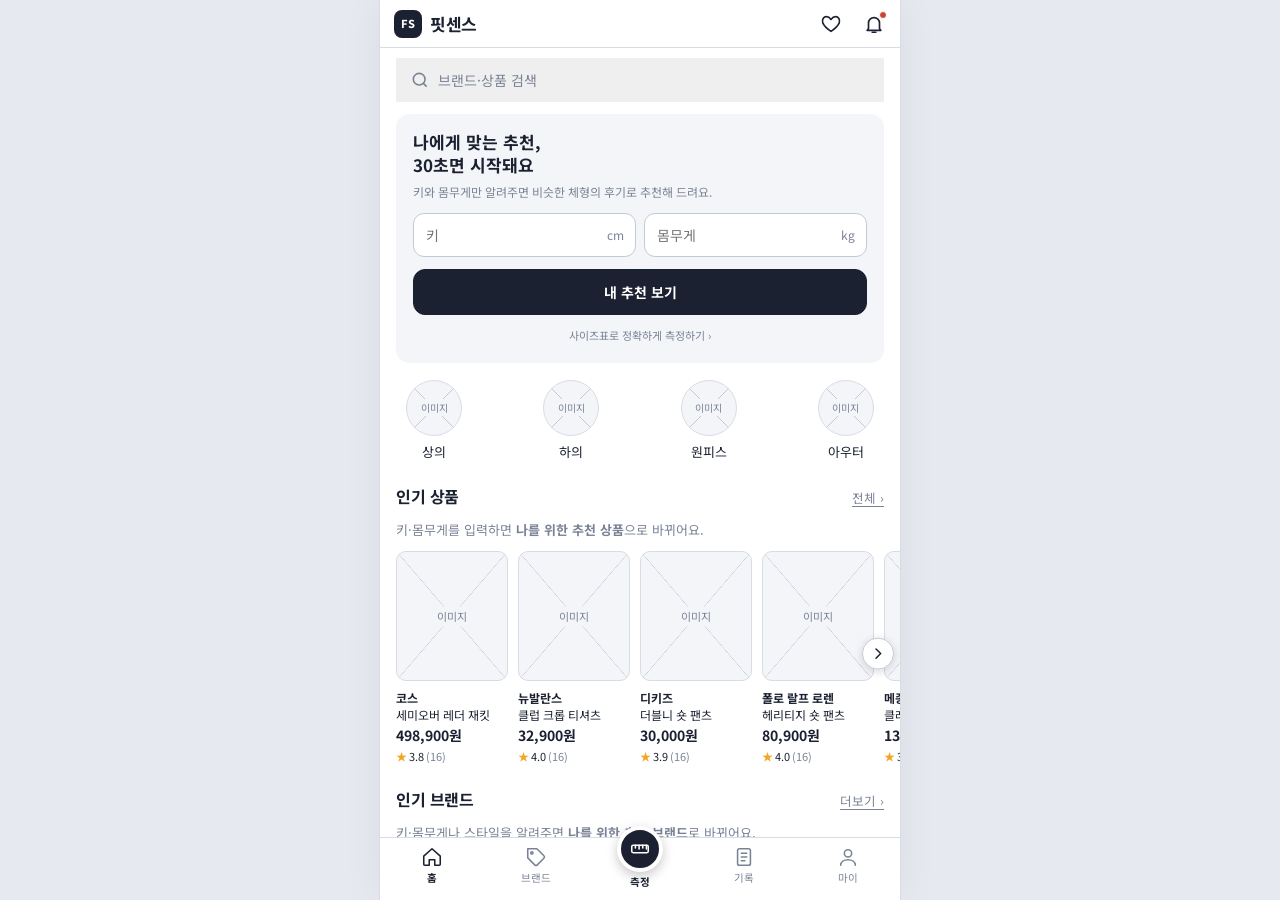
==== index.html @ 1a88dbdb "Add files via upload" ====
<!DOCTYPE html>
<html lang="ko">
<head>
<meta charset="utf-8"><meta name="viewport" content="width=device-width,initial-scale=1,viewport-fit=cover"><title>핏센스</title>
<link rel="preconnect" href="https://fonts.googleapis.com">
<link href="https://fonts.googleapis.com/css2?family=Noto+Sans+KR:wght@400;500;700;800&display=swap" rel="stylesheet">
<link rel="stylesheet" href="css/style.css">

</head>
<body>
<div class="stage">
  <div class="phone" id="phone">
    <header class="appbar" id="appbar"><button class="brandmark" data-a="goHome" aria-label="핏센스 홈"><span class="logo">FS</span><b>핏센스</b></button><span class="abr"><button class="ib heart" id="ab-likes" data-a="goLikes" aria-label="찜"><svg viewBox="0 0 24 24"><path d="M12 20s-7-4.6-9-9.2C1.8 7 4 4 7 4c2 0 3.5 1 5 3 1.5-2 3-3 5-3 3 0 5.2 3 4 6.8C19 15.4 12 20 12 20z"/></svg></button><button class="ib" id="ab-notif" data-a="goNotifs" aria-label="알림"><svg viewBox="0 0 24 24"><path d="M6 17v-6a6 6 0 0 1 12 0v6l1.5 2h-15z"/><path d="M10 21h4"/></svg><i class="ndot" id="nfdot" hidden></i></button></span></header>
    <main class="view" id="view"><div class="boot-msg" style="padding:96px 20px;text-align:center;color:#8a8f98;font-size:14px">불러오는 중…<noscript><br>이 페이지는 JavaScript가 필요해요. 브라우저에서 JavaScript를 켜 주세요.</noscript></div></main>
    <nav class="nav" id="nav" aria-label="하단 메뉴">
      <button data-tab="home" class="on"><svg viewBox="0 0 24 24"><path d="M3 11l9-8 9 8v9a1 1 0 0 1-1 1h-5v-6H9v6H4a1 1 0 0 1-1-1z"/></svg>홈</button>
      <button data-tab="brand"><svg viewBox="0 0 24 24"><path d="M20.6 13.4l-7.2 7.2a2 2 0 0 1-2.8 0L3 13V3h10l7.6 7.6a2 2 0 0 1 0 2.8z"/><circle cx="7.5" cy="7.5" r="1.2"/></svg>브랜드</button>
      <button data-tab="measure" class="mbtn" aria-label="사이즈 측정"><span class="mc"><svg viewBox="0 0 24 24"><rect x="3" y="8" width="18" height="8" rx="1.5"/><path d="M7 8v3M11 8v4M15 8v3M19 8v4"/></svg></span>측정</button>
      <button data-tab="records"><svg viewBox="0 0 24 24"><rect x="5" y="3" width="14" height="18" rx="2"/><path d="M9 8h6M9 12h6M9 16h4"/></svg>기록</button>
      <button data-tab="my"><svg viewBox="0 0 24 24"><circle cx="12" cy="8" r="4"/><path d="M4 21c0-4 4-6 8-6s8 2 8 6"/></svg>마이</button>
    </nav>
  </div>
</div>
<script src="js/data.js?v=20261116142902"></script>
<script src="js/check.js?v=20261116142902"></script>
<script>
(async () => {
  try {
    const raw = await fetchRaw();
    checkData(raw);
    window.DB = mapDB(raw);
    for (const f of ["js/core.js", "js/home_measure.js", "js/browse.js", "js/records_my.js"]) await new Promise((ok, ko) => { const s = document.createElement('script'); s.src = f + '?v=' + DATA_VER; s.onload = ok; s.onerror = () => ko(new Error(f + ' 로드 실패')); document.body.appendChild(s); });
  } catch (e) {
    console.error(e);
    document.getElementById('view').innerHTML = '<div class="pad" style="text-align:center;padding-top:96px"><h1 class="big">데이터를 불러오지 못했어요</h1><p class="sm mute" style="margin-top:8px">GitHub Pages 주소로 열거나, 로컬에서는 <code>python -m http.server 8000</code> 으로 실행해 주세요.<br>(index.html을 더블클릭하면 브라우저가 JSON 읽기를 막아요)</p></div>';
  }
})();
</script>

</body>
</html>
---- css/style.css ----
/* 레이아웃 개념: 데스크톱은 [프로토타입 컨트롤 패널 | 폰 프레임], 폰 너비 이하에서는 폰이 화면 전체.
   색은 회색 와이어프레임 톤 하나로 통일하고, 핏 판정(타이트/적당/여유)과 하트에만 의미 색을 쓴다. */
:root{
  --out:#e4e8ee; --s0:#ffffff; --s1:#f3f5f8; --s2:#e6e9ef; --line:#d7dce5; --line2:#c3cad6;
  --ink:#1b2130; --ink2:#485066; --mute:#7a8396; --pri:#1b2130; --onpri:#ffffff;
  --tight:#cf3f36; --tightbg:#fbe8e6; --ok:#1f8559; --okbg:#e0f3ea; --loose:#2b69cc; --loosebg:#e3edfb;
  --heart:#e0485a; --frame:#2a3040; --shadow:0 18px 50px rgba(20,28,45,.18);
  --font:'Noto Sans KR','Apple SD Gothic Neo','Malgun Gothic',system-ui,sans-serif;
}
@media (prefers-color-scheme: dark){:root:not([data-theme="light"]){
  --out:#0c0f15; --s0:#171b24; --s1:#1e232e; --s2:#293040; --line:#323a4a; --line2:#434d61;
  --ink:#eceff5; --ink2:#b9c1d1; --mute:#8993a7; --pri:#eceff5; --onpri:#12151c;
  --tight:#ff7b71; --tightbg:#3b201e; --ok:#4fcf98; --okbg:#173a2c; --loose:#6ca5ff; --loosebg:#1b2e4d;
  --heart:#ff6b7d; --frame:#3a4256; --shadow:0 18px 50px rgba(0,0,0,.5); color-scheme:dark;}}
:root[data-theme="dark"]{
  --out:#0c0f15; --s0:#171b24; --s1:#1e232e; --s2:#293040; --line:#323a4a; --line2:#434d61;
  --ink:#eceff5; --ink2:#b9c1d1; --mute:#8993a7; --pri:#eceff5; --onpri:#12151c;
  --tight:#ff7b71; --tightbg:#3b201e; --ok:#4fcf98; --okbg:#173a2c; --loose:#6ca5ff; --loosebg:#1b2e4d;
  --heart:#ff6b7d; --frame:#3a4256; --shadow:0 18px 50px rgba(0,0,0,.5); color-scheme:dark;}

*{box-sizing:border-box;-webkit-tap-highlight-color:transparent}
html,body{height:100%}
body{margin:0;background:var(--out);color:var(--ink);font-family:var(--font);font-size:14px;line-height:1.5;
  padding-left:max(16px,env(safe-area-inset-left,0px));padding-right:max(16px,env(safe-area-inset-right,0px));padding-block:0}
button{font:inherit;color:inherit;cursor:pointer}
input,select,textarea{font:inherit;color:inherit}
:focus-visible{outline:2px solid var(--loose);outline-offset:2px}

/* ---------- 스테이지 ---------- */
.stage{min-height:100%;display:flex;gap:28px;align-items:center;justify-content:center;padding-block:20px}
.side{width:300px;flex:none;align-self:center;max-height:calc(100vh - 40px);overflow:auto;padding:4px 2px}
.side h1{font-size:20px;margin:0 0 4px;letter-spacing:-.02em}
.side p{margin:0 0 14px;color:var(--mute);font-size:12.5px}
.side h3{font-size:11px;letter-spacing:.08em;color:var(--mute);margin:16px 0 6px;text-transform:uppercase;font-weight:700}
.jump{display:flex;flex-wrap:wrap;gap:6px}
.jump button{border:1px solid var(--line2);background:var(--s0);border-radius:8px;padding:5px 9px;font-size:12px}
.jump button:hover{background:var(--s2)}
.side .note{font-size:12px;color:var(--ink2);background:var(--s0);border:1px dashed var(--line2);border-radius:10px;padding:10px 12px;margin-top:14px}
.side .note b{display:block;margin-bottom:2px}
.legend-row{display:flex;gap:6px;flex-wrap:wrap;margin-top:6px}

.phone{width:390px;height:min(844px,calc(100vh - 40px));min-height:640px;flex:none;border:9px solid var(--frame);border-radius:42px;background:var(--s0);box-shadow:var(--shadow);position:relative;overflow:hidden;display:flex;flex-direction:column}
.view{flex:1;overflow-y:auto;overflow-x:hidden;position:relative;scroll-behavior:auto;overscroll-behavior:contain}
.view::-webkit-scrollbar{width:0}
.nav{flex:none;display:grid;grid-template-columns:repeat(5,1fr);border-top:1px solid var(--line);background:var(--s0);padding-bottom:6px}
.nav button{border:0;background:none;padding:8px 0 4px;display:flex;flex-direction:column;align-items:center;gap:2px;color:var(--mute);font-size:11px}
.nav button svg{width:22px;height:22px;stroke:currentColor;fill:none;stroke-width:1.7;stroke-linecap:round;stroke-linejoin:round}
.nav button.on{color:var(--ink);font-weight:700}
@media (max-width:880px){
  .side{display:none}
  body{padding:0}
  .stage{padding:0;display:block;height:100%}
  .phone{width:100%;height:100%;min-height:0;border:0;border-radius:0;box-shadow:none}
}

/* ---------- 공통 ---------- */
.topbar{position:sticky;top:0;z-index:5;display:grid;grid-template-columns:44px 1fr 44px;align-items:center;height:50px;background:var(--s0);border-bottom:1px solid var(--line)}
.topbar h2{margin:0;font-size:15px;text-align:center;font-weight:700;white-space:nowrap;overflow:hidden;text-overflow:ellipsis}
.ib{width:44px;height:44px;border:0;background:none;display:grid;place-items:center;border-radius:10px}
.ib svg{width:22px;height:22px;stroke:currentColor;fill:none;stroke-width:1.8;stroke-linecap:round;stroke-linejoin:round}
.ib.heart.on svg{fill:var(--heart);stroke:var(--heart)}
.pad{padding:16px}
.sec{padding:18px 16px 4px}
.sec-h{display:flex;align-items:baseline;justify-content:space-between;margin:0 0 10px}
.sec-h h3{margin:0;font-size:16px;letter-spacing:-.01em}
.link{border:0;background:none;color:var(--mute);font-size:12.5px;padding:2px 0;text-decoration:underline;text-underline-offset:3px}
h1.big{font-size:22px;line-height:1.35;margin:4px 0 6px;letter-spacing:-.025em}
.sub{color:var(--mute);font-size:13px;margin:0}
.card{border:1px solid var(--line);border-radius:14px;background:var(--s0)}
.card.fill{background:var(--s1);border-color:transparent}
.row{display:flex;align-items:center;gap:10px}
.between{justify-content:space-between}
.grow{flex:1;min-width:0}
.gap8{gap:8px}.mt8{margin-top:8px}.mt12{margin-top:12px}.mt16{margin-top:16px}.mb8{margin-bottom:8px}
.mute{color:var(--mute)}.ink2{color:var(--ink2)}.sm{font-size:12px}.xs{font-size:11px}.b{font-weight:700}
.ellip{white-space:nowrap;overflow:hidden;text-overflow:ellipsis}
.num{font-variant-numeric:tabular-nums}
.ph{background:linear-gradient(to top right,transparent calc(50% - .5px),var(--line2) 50%,transparent calc(50% + .5px)),linear-gradient(to bottom right,transparent calc(50% - .5px),var(--line2) 50%,transparent calc(50% + .5px)),var(--s1);border:1px solid var(--line);border-radius:10px;display:grid;place-items:center;color:var(--mute);font-size:11px;position:relative;overflow:hidden}
.ph>span{background:var(--s1);padding:1px 7px;border-radius:6px}
.ph img{position:absolute;inset:0;width:100%;height:100%;object-fit:cover}

.btn{display:inline-flex;align-items:center;justify-content:center;gap:6px;border:1px solid var(--line2);background:var(--s0);border-radius:12px;height:46px;padding:0 16px;font-weight:700}
.btn.pri{background:var(--pri);color:var(--onpri);border-color:var(--pri)}
.btn.full{width:100%}
.btn.s{height:34px;border-radius:9px;font-size:12.5px;padding:0 12px}
.btn[disabled]{opacity:.38;cursor:not-allowed}
.btn.flat{border-color:transparent;background:var(--s1)}

.chips{display:flex;gap:6px;flex-wrap:wrap}
.chips.scroll{flex-wrap:nowrap;overflow-x:auto;padding-bottom:2px;scrollbar-width:none}
.chips.scroll::-webkit-scrollbar{display:none}
.chip{flex:none;border:1px solid var(--line2);background:var(--s0);border-radius:999px;padding:6px 13px;font-size:13px;white-space:nowrap}
.chip.on{background:var(--pri);color:var(--onpri);border-color:var(--pri);font-weight:700}
.chip.x::after{content:" ×";opacity:.6}
.seg{display:flex;background:var(--s1);border-radius:11px;padding:3px;gap:2px}
.seg button{flex:1;border:0;background:none;border-radius:8px;padding:8px 4px;font-size:13px;color:var(--ink2);min-width:0}
.seg button.on{background:var(--s0);color:var(--ink);font-weight:700;box-shadow:0 1px 3px rgba(0,0,0,.12)}
.seg.sm button{padding:5px 2px;font-size:12px}

.pill{display:inline-flex;align-items:center;border-radius:6px;padding:1px 7px;font-size:11.5px;font-weight:700;white-space:nowrap}
.pill.tight{background:var(--tightbg);color:var(--tight)}
.pill.ok{background:var(--okbg);color:var(--ok)}
.pill.loose{background:var(--loosebg);color:var(--loose)}
.pill.short{background:var(--tightbg);color:var(--tight)}
.pill.long{background:var(--loosebg);color:var(--loose)}
.pill.na{background:var(--s2);color:var(--mute)}
.pill.gray{background:var(--s2);color:var(--ink2)}
.pill.dark{background:var(--pri);color:var(--onpri)}

label.f{display:block;font-size:12.5px;font-weight:700;color:var(--ink2);margin:0 0 5px}
.inp{width:100%;height:44px;border:1px solid var(--line2);border-radius:11px;background:var(--s0);padding:0 12px;outline:none}
.inp:focus{border-color:var(--ink)}
textarea.inp{height:88px;padding:10px 12px;resize:none;line-height:1.5}
.unit{position:relative}
.unit .inp{padding-right:36px}
.unit i{position:absolute;right:12px;top:50%;transform:translateY(-50%);font-style:normal;color:var(--mute);font-size:12px}
.grid2{display:grid;grid-template-columns:1fr 1fr;gap:10px}
.grid3{display:grid;grid-template-columns:repeat(3,1fr);gap:10px}
.field{margin-bottom:14px}
.hint{font-size:11.5px;color:var(--mute);margin-top:4px}
.info{display:inline-grid;place-items:center;width:18px;height:18px;border-radius:50%;border:1px solid var(--line2);font-size:11px;font-weight:700;color:var(--mute);background:none;padding:0;vertical-align:1px}

.list>*{border-bottom:1px solid var(--line)}
.list>*:last-child{border-bottom:0}
.li{display:flex;align-items:center;gap:12px;padding:14px 16px;width:100%;background:none;border:0;text-align:left}
.li .chev{margin-left:auto;color:var(--mute)}
.badge{min-width:20px;height:20px;border-radius:10px;background:var(--s2);color:var(--ink2);font-size:11px;font-weight:700;display:inline-grid;place-items:center;padding:0 6px}

/* 타이포 도우미 */
.tabs{display:flex;border-bottom:1px solid var(--line);position:sticky;top:50px;background:var(--s0);z-index:4}
.tabs button{flex:1;border:0;background:none;padding:12px 4px;color:var(--mute);border-bottom:2px solid transparent;font-weight:500;white-space:nowrap}
.tabs button.on{color:var(--ink);border-bottom-color:var(--ink);font-weight:700}

/* 홈 */
.hero{margin:16px;padding:22px 20px;border-radius:18px;background:var(--pri);color:var(--onpri)}
.hero h1{font-size:21px;line-height:1.35;margin:0 0 6px;letter-spacing:-.02em}
.hero p{margin:0 0 16px;opacity:.7;font-size:13px}
.hero .btn{background:var(--onpri);color:var(--pri);border-color:var(--onpri);height:42px}
.steps{display:grid;grid-template-columns:repeat(3,1fr);gap:8px}
.step{padding:12px 10px;border:1px solid var(--line);border-radius:12px;font-size:12px;color:var(--ink2)}
.step b{display:block;color:var(--ink);margin:4px 0 2px;font-size:13px}
.step .n{width:20px;height:20px;border-radius:50%;background:var(--s2);display:grid;place-items:center;font-size:11px;font-weight:700;color:var(--ink)}
.bodychip{display:flex;align-items:center;gap:10px;margin:16px 16px 0;padding:12px 14px;border-radius:12px;background:var(--s1);width:calc(100% - 32px);border:0;text-align:left}
.brand-row{display:flex;align-items:center;gap:12px;padding:12px 16px;width:100%;background:none;border:0;text-align:left}
.logo{width:44px;height:44px;border-radius:12px;flex:none;font-weight:800;font-size:14px;display:grid;place-items:center;background:var(--s2);color:var(--ink2);letter-spacing:-.04em}
.hscroll{display:flex;gap:10px;overflow-x:auto;padding:0 16px 4px;scrollbar-width:none}
.hscroll::-webkit-scrollbar{display:none}
.mini{width:112px;flex:none;text-align:left;background:none;border:0;padding:0}
.mini .ph{height:130px}

/* 상품 */
.pgrid{display:grid;grid-template-columns:1fr 1fr;gap:16px 12px;padding:0 16px 24px}
.pcard{position:relative;text-align:left;background:none;border:0;padding:0}
.pcard .ph{aspect-ratio:3/4}
.pcard .hb{position:absolute;right:6px;top:6px;width:32px;height:32px;border-radius:50%;background:color-mix(in srgb,var(--s0) 85%,transparent);border:0;display:grid;place-items:center;z-index:2}
.hb svg{width:17px;height:17px;stroke:var(--ink2);fill:none;stroke-width:1.9}
.hb.on svg{fill:var(--heart);stroke:var(--heart)}
.search{position:relative}
.search .inp{padding-left:38px;background:var(--s1);border-color:transparent}
.search svg{position:absolute;left:12px;top:12px;width:20px;height:20px;stroke:var(--mute);fill:none;stroke-width:1.9}

/* 사이즈 표 */
.tbl-wrap{overflow-x:auto;border:1px solid var(--line);border-radius:12px}
table.t{border-collapse:collapse;width:100%;font-size:12.5px;font-variant-numeric:tabular-nums}
table.t th,table.t td{padding:9px 8px;text-align:center;border-bottom:1px solid var(--line);white-space:nowrap}
table.t tr:last-child td,table.t tr:last-child th{border-bottom:0}
table.t thead th{background:var(--s1);font-weight:700}
table.t td:first-child,table.t th:first-child{text-align:left;padding-left:12px;font-weight:700;color:var(--ink2)}
table.t .hl{background:var(--okbg);color:var(--ok);font-weight:700}

/* 후기 */
.bar{height:8px;border-radius:4px;background:var(--s2);overflow:hidden;flex:1}
.bar i{display:block;height:100%;background:var(--ink2);border-radius:4px}
.rv{padding:16px;border-bottom:1px solid var(--line);display:block;width:100%;text-align:left;background:none;border-left:0;border-right:0;border-top:0}
.stars{color:var(--ink);letter-spacing:1px;font-size:12px}
.rv .txt{display:-webkit-box;-webkit-line-clamp:3;-webkit-box-orient:vertical;overflow:hidden;margin:8px 0;color:var(--ink2);font-size:13.5px}
.act{display:inline-flex;align-items:center;gap:5px;border:1px solid var(--line2);background:var(--s0);border-radius:999px;padding:5px 11px;font-size:12px}
.act.on{background:var(--pri);color:var(--onpri);border-color:var(--pri)}
.act svg{width:14px;height:14px;stroke:currentColor;fill:none;stroke-width:1.9}
.act.heart.on{background:var(--heart);border-color:var(--heart);color:#fff}
.act.heart.on svg{fill:#fff}

/* 측정 */
.stepper{display:flex;gap:6px;padding:14px 16px 0}
.stepper div{flex:1;font-size:12px;color:var(--mute);border-top:3px solid var(--line);padding-top:6px}
.stepper div.on{color:var(--ink);border-top-color:var(--ink);font-weight:700}
.ta-list{position:absolute;left:0;right:0;top:48px;z-index:6;background:var(--s0);border:1px solid var(--line2);border-radius:12px;box-shadow:0 10px 24px rgba(0,0,0,.14);overflow:hidden;max-height:240px;overflow-y:auto}
.ta-list button{display:flex;width:100%;align-items:center;gap:10px;border:0;background:none;padding:11px 12px;text-align:left;border-bottom:1px solid var(--line)}
.ta-list button:hover,.ta-list button:focus-visible{background:var(--s1)}
.ta-list mark{background:none;color:var(--ink);font-weight:800;text-decoration:underline;text-underline-offset:3px}
.upload{height:130px;border:1.5px dashed var(--line2);border-radius:14px;background:var(--s1);display:grid;place-items:center;text-align:center;width:100%;position:relative;overflow:hidden;color:var(--ink2)}
.upload img{position:absolute;inset:0;width:100%;height:100%;object-fit:contain;background:var(--s1)}
.acc{border:1px solid var(--line);border-radius:14px;overflow:hidden}
.acc>button{width:100%;display:flex;justify-content:space-between;align-items:center;padding:14px;background:var(--s1);border:0;text-align:left;font-weight:700}
.acc .in{padding:14px}
.dock{position:sticky;bottom:0;background:linear-gradient(to top,var(--s0) 70%,transparent);padding:16px;z-index:4}

/* 분석 중 */
.anl{display:flex;flex-direction:column;align-items:center;justify-content:center;min-height:100%;padding:32px;text-align:center}
.scan{width:150px;height:200px;border:1.5px solid var(--line2);border-radius:14px;position:relative;overflow:hidden;background:var(--s1)}
.scan::after{content:"";position:absolute;left:0;right:0;height:3px;background:var(--ink);top:0;animation:sc 1.4s ease-in-out infinite alternate;box-shadow:0 0 14px var(--ink)}
@keyframes sc{to{top:calc(100% - 3px)}}
.scan svg{position:absolute;inset:14px;width:calc(100% - 28px);height:calc(100% - 28px);opacity:.35}
.chk{display:flex;gap:10px;align-items:center;padding:6px 0;color:var(--mute);font-size:13.5px;transition:color .3s}
.chk i{width:18px;height:18px;border-radius:50%;border:1.5px solid var(--line2);display:grid;place-items:center;font-style:normal;font-size:11px}
.chk.on{color:var(--ink)}
.chk.on i{background:var(--ink);border-color:var(--ink);color:var(--onpri)}
@media (prefers-reduced-motion:reduce){.scan::after{animation:none;top:50%}}

/* 결과 */
.rec{padding:20px 16px;text-align:center}
.rec .sz{font-size:56px;font-weight:800;letter-spacing:-.04em;line-height:1.1}
.sizes{display:grid;grid-template-columns:repeat(5,1fr);gap:6px}
.sizes button{position:relative;border:1px solid var(--line2);background:var(--s0);border-radius:11px;padding:10px 0;font-weight:700;font-size:14px}
.sizes button.on{background:var(--pri);color:var(--onpri);border-color:var(--pri)}
.sizes button small{position:absolute;top:-8px;left:50%;transform:translateX(-50%);background:var(--ok);color:#fff;border-radius:6px;font-size:9.5px;padding:0 5px;font-weight:700}
.fitsvg{width:100%;height:auto;display:block}
.fitsvg text{font-family:var(--font)}
.legend{display:flex;gap:12px;justify-content:center;font-size:12px;color:var(--ink2)}
.legend i{display:inline-block;width:10px;height:10px;border-radius:3px;margin-right:4px;vertical-align:-1px}
.vs{display:grid;grid-template-columns:62px 1fr;gap:10px;align-items:center;padding:9px 0;border-bottom:1px solid var(--line)}
.vs:last-child{border-bottom:0}
.gauge{height:10px;background:var(--s2);border-radius:5px;position:relative}
.gauge .ok{position:absolute;top:0;bottom:0;background:var(--okbg);border:1px solid var(--ok);border-radius:4px;opacity:.9}
.gauge .dot{position:absolute;top:-3px;width:16px;height:16px;border-radius:50%;border:3px solid var(--s0);transform:translateX(-50%);box-shadow:0 0 0 1px var(--line2)}
.check{width:72px;height:72px;border-radius:50%;background:var(--ok);color:#fff;display:grid;place-items:center;margin:0 auto 16px}
.check svg{width:36px;height:36px;stroke:#fff;fill:none;stroke-width:3;stroke-linecap:round;stroke-linejoin:round}

/* 시트·토스트 */
.scrim{position:absolute;inset:0;background:rgba(10,14,24,.5);z-index:20;display:flex;align-items:flex-end;animation:fd .18s}
.scrim.mid{align-items:center;padding:24px}
.sheet{width:100%;background:var(--s0);border-radius:22px 22px 0 0;padding:20px 16px 18px;max-height:82%;overflow-y:auto;animation:up .22s ease}
.scrim.mid .sheet{border-radius:20px;max-height:80%}
.sheet h3{margin:0 0 4px;font-size:17px}
.grab{width:38px;height:4px;border-radius:2px;background:var(--line2);margin:-8px auto 14px}
.scrim.mid .grab{display:none}
@keyframes up{from{transform:translateY(40px);opacity:.4}}
@keyframes fd{from{opacity:0}}
.toast{position:absolute;left:50%;bottom:84px;transform:translateX(-50%);background:var(--pri);color:var(--onpri);padding:9px 16px;border-radius:999px;font-size:13px;z-index:30;white-space:nowrap;animation:fd .2s}
.fab{position:sticky;bottom:14px;align-self:flex-end;margin:0 16px 14px 0;z-index:4;box-shadow:0 8px 20px rgba(0,0,0,.25)}
.tut{display:flex;flex-direction:column;min-height:100%}
.dots{display:flex;gap:6px;justify-content:center}
.dots i{width:7px;height:7px;border-radius:50%;background:var(--line2)}
.dots i.on{background:var(--ink);width:20px;border-radius:4px}
.illu{flex:1;min-height:260px;max-height:400px;margin:12px 16px;border-radius:20px;background:var(--s1);display:grid;place-items:center;position:relative;overflow:hidden}
.avatar{width:56px;height:56px;border-radius:50%;background:var(--s2);display:grid;place-items:center;font-weight:800;font-size:20px;color:var(--ink2);flex:none}
.sw{position:relative;width:46px;height:28px;border-radius:14px;background:var(--line2);border:0;flex:none}
.sw::after{content:"";position:absolute;left:3px;top:3px;width:22px;height:22px;border-radius:50%;background:#fff;transition:transform .15s}
.sw.on{background:var(--ok)}.sw.on::after{transform:translateX(18px)}
.empty{padding:48px 24px;text-align:center;color:var(--mute)}
.tag-real{font-size:10px;border:1px solid var(--ok);color:var(--ok);border-radius:5px;padding:0 4px;margin-left:4px;font-weight:700}

.scr{min-height:100%;display:flex;flex-direction:column}
.scr>*{flex:none}
.scr>.anl,.scr>.tut{flex:1 0 auto}
.dock{margin-top:auto}

.ico{width:22px;height:22px;stroke:currentColor;fill:none;stroke-width:1.8;stroke-linecap:round;stroke-linejoin:round}
.btn .ico{width:18px;height:18px}
.btn.s{white-space:nowrap;flex:none}

.btn.liked{background:var(--heart);border-color:var(--heart);color:#fff}
.btn.liked .ico{fill:#fff}

/* ---------- v2 ---------- */
.nav button{font-size:10.5px}
.stepper button{flex:1;text-align:left;background:none;border:0;border-top:3px solid var(--line);padding:6px 0 0;font-size:12px;color:var(--mute)}
.stepper button.on{color:var(--ink);border-top-color:var(--ink);font-weight:700}
.stepper button.done{color:var(--ink2);border-top-color:var(--ink2)}
.meter{height:8px;border-radius:4px;background:var(--s2);overflow:hidden}
.meter i{display:block;height:100%;background:var(--ok);border-radius:4px;transition:width .2s}
.detail-card{border:2px solid var(--ink);border-radius:16px;padding:16px;background:var(--s0)}
.tiles{display:grid;grid-template-columns:repeat(5,1fr);gap:8px}
.tile{border:1px solid var(--line);background:var(--s0);border-radius:14px;padding:10px 0 8px;font-size:12px;display:flex;flex-direction:column;align-items:center;gap:6px}
.tile-ic{width:36px;height:36px;border-radius:12px;background:var(--s2);display:grid;place-items:center;font-weight:800;color:var(--ink2)}
.tile.on{border-color:var(--ink);font-weight:700}
.tile.on .tile-ic{background:var(--pri);color:var(--onpri)}
.tbar{display:flex;height:12px;border-radius:6px;overflow:hidden;gap:2px}
.tbar i{display:block;height:100%;min-width:2px}
.cbx{width:20px;height:20px;border-radius:6px;border:1.5px solid var(--line2);display:inline-grid;place-items:center;font-size:12px;font-weight:800;margin-right:8px}
.cbx.on{background:var(--pri);border-color:var(--pri);color:var(--onpri)}
.selrow{background:var(--s1)}
.sizechip{width:40px;height:40px;border-radius:12px;border:1px solid var(--line2);display:grid;place-items:center;font-weight:800;flex:none;background:var(--s0)}
.sizechip.isrec{background:var(--pri);color:var(--onpri);border-color:var(--pri)}
.col{display:flex;flex-direction:column}
.bcard{width:132px;flex:none;padding:12px;text-align:left;display:block}
.lowest{margin-top:10px;padding:10px 12px;text-decoration:none;color:inherit}
.hero .pill{margin-bottom:0}

/* ---------- v4: 고정 로고 바 · 가운데 측정 버튼 ---------- */
.appbar{flex:none;height:48px;display:flex;align-items:center;justify-content:space-between;padding:0 4px 0 14px;background:var(--s0);border-bottom:1px solid var(--line);z-index:6}
.brandmark{display:flex;align-items:center;gap:8px;border:0;background:none;padding:0;font-size:17px;letter-spacing:-.02em}
.brandmark .logo{width:28px;height:28px;border-radius:8px;font-size:11px;background:var(--pri);color:var(--onpri)}
.appbar .ib.heart{width:42px;height:42px}
.nav button.mbtn{position:relative;font-weight:700;color:var(--ink)}
.nav .mc{width:46px;height:46px;border-radius:50%;background:var(--pri);color:var(--onpri);display:grid;place-items:center;margin-top:-20px;border:4px solid var(--s0);box-shadow:0 4px 12px rgba(0,0,0,.22)}
.nav .mc svg{stroke:var(--onpri);width:22px;height:22px}
.nav button.mbtn.on{font-weight:800}

/* ---------- v4: 가로 스크롤 + 넘김 버튼 ---------- */
.car{position:relative}
.car .hscroll{scroll-behavior:smooth;scroll-snap-type:x proximity}
.car .hscroll>*{scroll-snap-align:start}
.car-b{position:absolute;top:50%;transform:translateY(-70%);width:32px;height:32px;border-radius:50%;border:1px solid var(--line2);background:color-mix(in srgb,var(--s0) 94%,transparent);box-shadow:0 2px 8px rgba(0,0,0,.16);display:grid;place-items:center;z-index:3;padding:0}
.car-b svg{width:16px;height:16px;stroke:var(--ink);fill:none;stroke-width:2.2;stroke-linecap:round;stroke-linejoin:round}
.car-b.p{left:6px}.car-b.n{right:6px}
.car.no-p .car-b.p,.car.no-n .car-b.n{display:none}

/* ---------- v4: 브랜드(카테고리 | 브랜드) ---------- */
.tabs.t0{top:0}
.catwrap{display:flex;align-items:flex-start}
.rail{width:78px;flex:none;position:sticky;top:46px;background:var(--s1);align-self:flex-start;min-height:300px}
.rail button{display:block;width:100%;border:0;background:none;padding:15px 8px;text-align:left;font-size:13px;color:var(--mute);border-left:3px solid transparent}
.rail button.on{background:var(--s0);color:var(--ink);font-weight:700;border-left-color:var(--ink)}
.catmain{flex:1;min-width:0;padding:0 12px 12px}
.csec{scroll-margin-top:46px;border-bottom:1px solid var(--line)}
.cfold{display:flex;align-items:center;gap:8px;width:100%;border:0;background:none;padding:14px 0;font-size:15px;text-align:left}
.cfold b{flex:none}.cfold .xs{flex:1}
.fold-ar{color:var(--mute);font-size:12px}
.cbody{padding-bottom:14px}
.sublabel{font-size:12px;font-weight:700;color:var(--ink2);margin:14px 0 8px}
.subgrid{display:grid;grid-template-columns:repeat(3,1fr);gap:8px 6px}
.subtile{display:flex;flex-direction:column;align-items:center;gap:3px;border:0;background:none;padding:4px 0;font-size:12px;text-align:center}
.subic{width:46px;height:46px;border-radius:14px;background:var(--s1);display:grid;place-items:center;font-weight:800;font-size:16px;color:var(--ink2)}
.subtile .sn{line-height:1.2}
.catmain .hscroll{padding:0}
.catmain .mini{width:104px}.catmain .mini .ph{height:118px}
.initrow{display:flex;gap:2px;overflow-x:auto;padding:8px 12px;scrollbar-width:none;border-bottom:1px solid var(--line)}
.initrow::-webkit-scrollbar{display:none}
.initrow button{flex:none;border:0;background:none;padding:4px 7px;font-size:12px;color:var(--ink2);border-radius:8px;min-width:26px}
.initrow button.on{background:var(--pri);color:var(--onpri);font-weight:700}
.initrow button:disabled{color:var(--line2);cursor:default}
.ihead{padding:8px 16px 2px;font-size:12px;font-weight:800;color:var(--mute);background:var(--s1)}

/* ---------- v4: 컬러 · 키워드 · 속성 칩 ---------- */
.cdot{display:inline-block;width:12px;height:12px;border-radius:50%;border:1px solid rgba(0,0,0,.18);flex:none}
.cdot.lt{border-color:var(--line2)}
.cdots{display:flex;gap:3px;margin:3px 0 1px;min-height:12px}
.cchip{display:inline-flex;align-items:center;gap:6px}
.chip.lk::after{content:" ›";opacity:.55}
.chip.x .cdot{margin-right:4px;vertical-align:-1px}
.kws{display:flex;flex-wrap:wrap;gap:4px 6px;margin-top:6px}
.kw{font-size:11.5px;color:var(--ink2);background:var(--s1);border-radius:6px;padding:1px 7px}
.chip.kwc{font-size:12px;padding:5px 10px}

/* ---------- v4: 답글 ---------- */
.rp{display:flex;gap:10px;padding:12px 0;border-bottom:1px solid var(--line)}
.avatar.sm{width:30px;height:30px;font-size:12px}
.rpbox{display:flex;gap:8px;align-items:flex-end;margin-top:12px}
.rpbox .inp{flex:1;min-height:56px;resize:vertical}

/* ---------- v4: 내 사진 ---------- */
.pgal{display:grid;grid-template-columns:repeat(3,1fr);gap:8px;padding:12px 16px 4px}
.pg{position:relative;aspect-ratio:3/4;border-radius:12px;overflow:hidden;background:var(--s1);border:1px solid var(--line)}
.pg img{width:100%;height:100%;object-fit:cover;display:block}
.pg .pk,.pg .pr{position:absolute;left:6px;top:6px;font-size:10.5px;font-weight:700;background:rgba(0,0,0,.6);color:#fff;border-radius:6px;padding:1px 6px}
.pg .pr{top:26px;background:var(--ok)}
.pg .px{position:absolute;right:4px;top:4px;width:28px;height:28px;border-radius:50%;border:0;background:rgba(0,0,0,.6);color:#fff;display:grid;place-items:center;padding:0}
.pg .px svg{width:15px;height:15px;stroke:#fff;fill:none;stroke-width:2.4}
.pg .pf{position:absolute;left:0;right:0;bottom:0;display:flex;justify-content:space-between;align-items:center;padding:14px 6px 5px;background:linear-gradient(transparent,rgba(0,0,0,.6));color:#fff}
.pg .pf button{border:1px solid rgba(255,255,255,.7);background:none;color:#fff;border-radius:6px;padding:0 6px}
.car .hscroll{scroll-padding:0 16px}

/* v5 */
.car.sm .car-b{top:50%;transform:translateY(-50%);width:28px;height:28px}
.car.sm .car-b svg{width:14px;height:14px}
.car [data-sc]{scroll-behavior:smooth}
.car>.chips.scroll,.car>.initrow{padding-left:0;padding-right:0}
.hscroll,[data-sc]{cursor:grab}
.empty .en{display:block;font-size:15px;color:var(--ink);margin-bottom:2px}
.empty{padding:28px 16px}

.mshead{font-size:12px;font-weight:800;color:var(--mute);padding:10px 16px 4px;background:var(--s1)}
.fab.round{width:54px;height:54px;border-radius:50%;padding:0;font-size:30px;font-weight:400;line-height:1;display:grid;place-items:center;margin:0 16px 14px 0}
.fbtn{position:relative;flex:none;width:46px;height:44px;padding:0;display:grid;place-items:center}
.fbtn svg{width:19px;height:19px;stroke:currentColor;fill:none;stroke-width:2;stroke-linecap:round}
.rrow{position:relative}.rdot{position:absolute;left:5px;top:50%;width:7px;height:7px;border-radius:50%;background:var(--tight);transform:translateY(-50%)}
.sorttg{border:0;background:none;font-size:12.5px;font-weight:700;color:var(--ink2);padding:4px 0}
.chip.zero:not(.on){opacity:.45}
#rtabs button{white-space:nowrap}

.sizecards{display:flex;gap:8px;overflow-x:auto;padding:2px 2px 4px;scrollbar-width:none}
.sizecards::-webkit-scrollbar{display:none}
.szc{flex:none;min-width:64px;border:1.5px solid var(--line2);border-radius:14px;background:var(--s0);padding:9px 8px 8px;display:flex;flex-direction:column;align-items:center;gap:2px}
.szc.on{border-color:var(--ink);background:var(--s1)}
.szc b{font-size:17px}.szc i{font-style:normal;font-size:10.5px;font-weight:700}
.szc i.ok{color:var(--ok)}.szc i.tight{color:var(--tight)}.szc i.loose{color:var(--loose)}
.szc u{text-decoration:none;font-size:9.5px;font-weight:800;background:var(--pri);color:var(--onpri);border-radius:6px;padding:1px 6px;margin-top:2px}

.pslots{display:flex;gap:8px;overflow-x:auto;scrollbar-width:none;padding:2px 0}
.pslots::-webkit-scrollbar{display:none}
.slot{flex:none;width:78px;height:78px;border-radius:12px;border:1.5px dashed var(--line2);background:var(--s1);display:flex;flex-direction:column;align-items:center;justify-content:center;gap:2px;font-size:11px;color:var(--mute);position:relative;overflow:hidden;cursor:pointer}
.slot .ico{width:20px;height:20px;stroke:currentColor;fill:none;stroke-width:2}
.slot.has{border-style:solid;cursor:default}.slot img{width:100%;height:100%;object-fit:cover}
.slot .x{position:absolute;right:3px;top:3px;width:20px;height:20px;border-radius:50%;border:0;background:rgba(0,0,0,.6);color:#fff;font-size:11px;display:grid;place-items:center;padding:0}

/* v5.1: 칩·초성·사이즈 같은 한 줄 스크롤은 화살표를 줄 오른쪽 끝에 "고정"(겹치지 않음). 못 가는 쪽은 흐리게 */
.car.sm{display:flex;align-items:center;gap:4px;padding-right:var(--cm,12px)}
.car.sm>[data-sc]{flex:1;min-width:0;order:0;-webkit-mask-image:linear-gradient(90deg,#000 calc(100% - 22px),transparent);mask-image:linear-gradient(90deg,#000 calc(100% - 22px),transparent)}
.car.sm.no-n>[data-sc]{-webkit-mask-image:none;mask-image:none}
.car.sm .car-b{position:static;transform:none;flex:none;width:28px;height:28px;box-shadow:none;display:grid;place-items:center}
.car.sm .car-b.p{order:1}.car.sm .car-b.n{order:2}
.car.sm.no-p .car-b.p,.car.sm.no-n .car-b.n{display:grid;opacity:.3;pointer-events:none}
.car.sm .initrow{padding-left:16px}
.car.sm:has(.initrow){border-bottom:1px solid var(--line)}
.car.sm .initrow{border-bottom:0}

/* v5.2 무신사형 */
.sub3{display:flex;gap:18px;padding:12px 16px 8px}.sub3 button{border:0;background:none;padding:2px 0;font-size:15px;color:var(--mute)}.sub3 button.on{color:var(--ink);font-weight:800}
.pgrid.v3{grid-template-columns:repeat(3,1fr);gap:14px 8px;padding:4px 16px 24px}
.pgrid.v2{grid-template-columns:repeat(2,1fr);gap:16px 10px;padding:4px 16px 24px}
.pcard{position:relative;text-align:left}
.pcard-b{display:block;width:100%;background:none;border:0;padding:0;text-align:left}
.pcard-b .pimg{display:block;position:relative}.pcard-b .ph{aspect-ratio:3/4;border-radius:8px}
.pcard.v2 .ph{aspect-ratio:1/1}
.pcard .rb{position:absolute;left:5px;bottom:5px;font-size:10px;padding:1px 6px}
.pcard .bn{display:block;font-size:11px;color:var(--mute);margin-top:6px}
.pcard .nm{display:-webkit-box;-webkit-line-clamp:2;-webkit-box-orient:vertical;overflow:hidden;font-size:12.5px;line-height:1.35;min-height:34px}
.pcard.v2 .nm{font-size:13.5px;min-height:0;-webkit-line-clamp:1}
.pcard .pr{display:block;font-size:13px;font-weight:800;margin-top:2px}.pcard.v2 .pr{font-size:14px}
.pcard .mt{display:block;font-size:10.5px;color:var(--mute);margin-top:1px}.pcard.v2 .mt{font-size:11.5px}
.pcard .okc{color:var(--ok);font-weight:700}
.pcard .hb{right:3px;top:3px;width:26px;height:26px;background:transparent}
.pcard .hb svg{width:15px;height:15px}
.plist-rows{padding:0 0 12px}
.prow{position:relative;border-bottom:1px solid var(--line)}
.prow-b{display:flex;gap:12px;width:100%;padding:12px 44px 12px 16px;background:none;border:0;text-align:left;align-items:flex-start}
.prow-b .ph{width:76px;height:92px;flex:none;border-radius:8px}
.prow .hb{right:8px;top:12px}
.viewtg{display:flex;gap:2px}.viewtg button{width:30px;height:28px;border-radius:7px;border:0;background:none;color:var(--mute);font-size:14px}.viewtg button.on{background:var(--s2);color:var(--ink)}
.sortsel{width:auto;height:34px;font-size:12.5px;padding:0 8px}
.chip.sel{background:var(--s2);border-color:transparent}
.hd1{padding:4px 16px}.hd1 .en{font-size:12px;letter-spacing:.04em;color:var(--ink2)}.hd1 h1{font-size:26px;margin:2px 0 8px;letter-spacing:-.02em}
.btn3{display:grid;grid-template-columns:1fr 1fr 1fr;gap:8px;padding:12px 16px}.btn3 .btn{height:44px;font-size:13.5px;padding:0 6px;display:inline-flex;align-items:center;justify-content:center;gap:6px}
.btn3 .heart svg{width:16px;height:16px;stroke:currentColor;fill:none;stroke-width:1.9}.btn3 .heart.on svg{fill:var(--heart);stroke:var(--heart)}

/* ---------- v6 실서비스 레이아웃 (패널·프레임 없음) ---------- */
html,body{height:100%}
body{padding:0;background:var(--s2,#f3f4f6)}
.stage{display:block;min-height:0;height:100%;padding:0}
.phone{width:100%;max-width:520px;height:100dvh;min-height:0;margin:0 auto;border:0;border-radius:0;box-shadow:0 0 0 1px var(--line),0 0 40px rgba(0,0,0,.06)}
.nav{padding-bottom:max(6px,env(safe-area-inset-bottom))}
@media (max-width:560px){.phone{max-width:none;box-shadow:none}}
.avatar{font-size:11px;font-weight:600;color:var(--mute);letter-spacing:-.02em}.avatar.sm{font-size:9px}
.phgrid{display:flex;gap:8px;flex-wrap:wrap}.phi{position:relative;width:72px;height:88px;border-radius:10px;overflow:hidden;border:1px solid var(--line2);background:var(--s1)}
.phi img{width:100%;height:100%;object-fit:cover;display:block}.phi button{position:absolute;top:3px;right:3px;width:20px;height:20px;border-radius:50%;border:0;background:rgba(0,0,0,.6);color:#fff;font-size:13px;line-height:1;padding:0}
.phi.add{display:grid;place-items:center;text-align:center;border-style:dashed;cursor:pointer;font-size:11px;color:var(--mute)}.phi.add .ico{width:18px;height:18px}
.logo.im{font-size:10px!important;font-weight:600;color:var(--mute)}
.fab.round{position:sticky;bottom:16px;display:grid;margin:-6px 16px 16px auto;z-index:6}
.acc2 .acch{display:flex;align-items:center;width:100%;background:none;border:0;padding:0 0 6px;text-align:left;gap:8px}
.acc2 .acch .grow{min-width:0}.accs{display:block;margin-top:5px;font-weight:400}.accc{flex:none;font-size:12px;color:var(--mute);border:1px solid var(--line2);border-radius:99px;padding:3px 10px}
.accb{margin-top:6px}.chip.xs{padding:2px 8px;font-size:11px;min-height:0;height:auto}
.stars{display:flex;align-items:center}.stars button{background:none;border:0;font-size:26px;line-height:1;color:var(--line2);padding:2px}.stars button.on{color:#f5a524}
.abr{display:flex;align-items:center}.appbar .ib{position:relative}.ndot{position:absolute;top:9px;right:9px;width:8px;height:8px;border-radius:50%;background:var(--tight,#e5484d);border:1.5px solid var(--s0)}
.nrow .rdot{position:static;flex:none;margin-right:-4px}.nrow .rdot.off{visibility:hidden}.nrow.unread{background:color-mix(in srgb,var(--s1) 60%,transparent)}
.nfc{display:inline-block;min-width:16px;padding:0 4px;border-radius:99px;background:var(--tight,#e5484d);color:#fff;font-size:10px;line-height:16px;text-align:center}
.nrow .rdot{display:block;transform:none}
.ph>span{white-space:nowrap;font-size:11px}
.cgo{display:flex;align-items:center;justify-content:space-between;width:100%;background:none;border:0;text-align:left;font-size:16px}.cgo-a{color:var(--mute);font-size:20px}.subic{font-size:10px!important;color:var(--mute);font-weight:500}
.swatches{display:flex;flex-wrap:wrap;gap:10px 8px}.swb{background:none;border:0;padding:0;width:48px;display:flex;flex-direction:column;align-items:center;gap:4px;font-size:11px;color:var(--mute)}
.swb .swc{width:34px;height:34px;border-radius:50%;border:1px solid rgba(0,0,0,.16);display:grid;place-items:center;font-style:normal;color:#fff;box-sizing:border-box}.swb .swc.lt{border-color:var(--line2)}
.swb .swc.etc{background:conic-gradient(#f2a9c2,#f1cf4b,#9fdcc8,#87c3ec,#a98bd8,#f2a9c2);color:#333;font-size:18px;font-weight:700}
.swb.on .sw{box-shadow:0 0 0 2px var(--s0,#fff),0 0 0 4px #111}.swb.on{color:#111;font-weight:700}
.myhead{display:flex;align-items:center;gap:14px;width:100%;padding:18px 16px;background:none;border:0;text-align:left}
.myhead .nm{display:block;font-size:19px}.myhead .uid{display:block;margin-top:3px;font-size:14px;color:var(--mute)}
.list.flat{margin:0}.list.flat .li{padding:16px;border-bottom:1px solid var(--line);font-size:15px}.band{height:8px;background:var(--s1,#f3f4f6)}
.avatar.big{margin:0 auto}
.search.fake{display:flex;align-items:center;justify-content:space-between;width:100%;padding:0 14px;height:44px;text-align:left;border:0}
.quick{display:flex;justify-content:space-between;padding:16px 20px 4px}.quick button{background:none;border:0;display:flex;flex-direction:column;align-items:center;gap:6px;font-size:13px}.quick .ph{width:56px;height:56px;border-radius:50%;aspect-ratio:auto}.quick .ph span{font-size:10px}
.clamp2{white-space:normal;display:-webkit-box;-webkit-line-clamp:2;-webkit-box-orient:vertical;overflow:hidden;line-height:1.35}.rt i{font-style:normal;color:#f5a524}.mini .rt{font-size:11px}
.pcard{container-type:inline-size}.pcard.v3 .hb{top:calc(133.3cqw - 38px);right:6px}.pcard.v2 .hb{top:calc(100cqw - 38px);right:6px}
.pcard .bn{font-weight:700;color:var(--ink)}.pcard .mt{display:block;font-size:11px;margin-top:2px}.pcard .mt .rt i{font-style:normal;color:#f5a524}
.rc-s{display:block;font-size:11px;color:var(--mute);margin-top:2px}.rc-fb{display:block;font-size:12px;font-weight:700;color:var(--ink);margin-top:3px}
.mdwrap{display:flex;flex-direction:column;align-items:center;margin:4px 0 8px}.mdiag{width:100%;max-width:240px;height:auto}
.nbt{display:inline-grid;place-items:center;width:17px;height:17px;border-radius:4px;background:#111;color:#fff;font-style:normal;font-size:11px;font-weight:700;margin-right:6px;vertical-align:1px}
.search.fake{padding-left:42px;position:relative}.search.fake svg{position:absolute;left:14px;top:50%;transform:translateY(-50%)}.hscroll{align-items:flex-start}

/* v10 후기 카드 정리 */
.rv-top{display:flex;align-items:center;gap:8px}.rv-who{flex:1;min-width:0}
.rv-rate{display:flex;align-items:center;gap:8px;margin-top:8px}
.rv-info{display:flex;margin-top:8px;background:var(--s1);border-radius:10px;padding:8px 4px}.rv-info span{flex:1;text-align:center;border-right:1px solid var(--line);min-width:0}.rv-info span:last-child{border:0}
.rv-info i{display:block;font-style:normal;font-size:10.5px;color:var(--mute)}.rv-info b{font-size:12.5px}
.rv-pills{margin-top:8px;gap:6px}.rv .txt{margin:8px 0 0}
.rv-kw{font-size:12px;color:var(--mute);margin-top:6px;white-space:nowrap;overflow:hidden;text-overflow:ellipsis}
.rv-ft{display:flex;gap:8px;margin-top:10px}
.rv-sum{display:flex;gap:20px;align-items:center}.rv-score{text-align:center;min-width:76px}.rv-avg{font-size:30px;font-weight:800;line-height:1.1}
.rv-bar{padding:10px 16px;border-top:1px solid var(--line);border-bottom:1px solid var(--line);margin-top:8px}
/* 기록 4열 · 컴팩트 */
.pgrid.v4{grid-template-columns:repeat(4,1fr);gap:12px 6px;padding:4px 12px 24px}
.pgrid.rec .ph{aspect-ratio:1/1}
.pcard.v4 .nm{font-size:11px;min-height:0;-webkit-line-clamp:1}.pcard.v4 .bn{font-size:10px;margin-top:4px}
.pcard.v4 .rb{font-size:9px;padding:0 4px;left:3px;bottom:3px}.pcard.v4 .rc-s{font-size:9.5px}.pcard.v4 .rc-fb{font-size:10px}.pcard.v4 .mt{font-size:10px}
.pgrid.rec.v3{gap:12px 8px}.pcard.v3 .nm{min-height:0;-webkit-line-clamp:1}
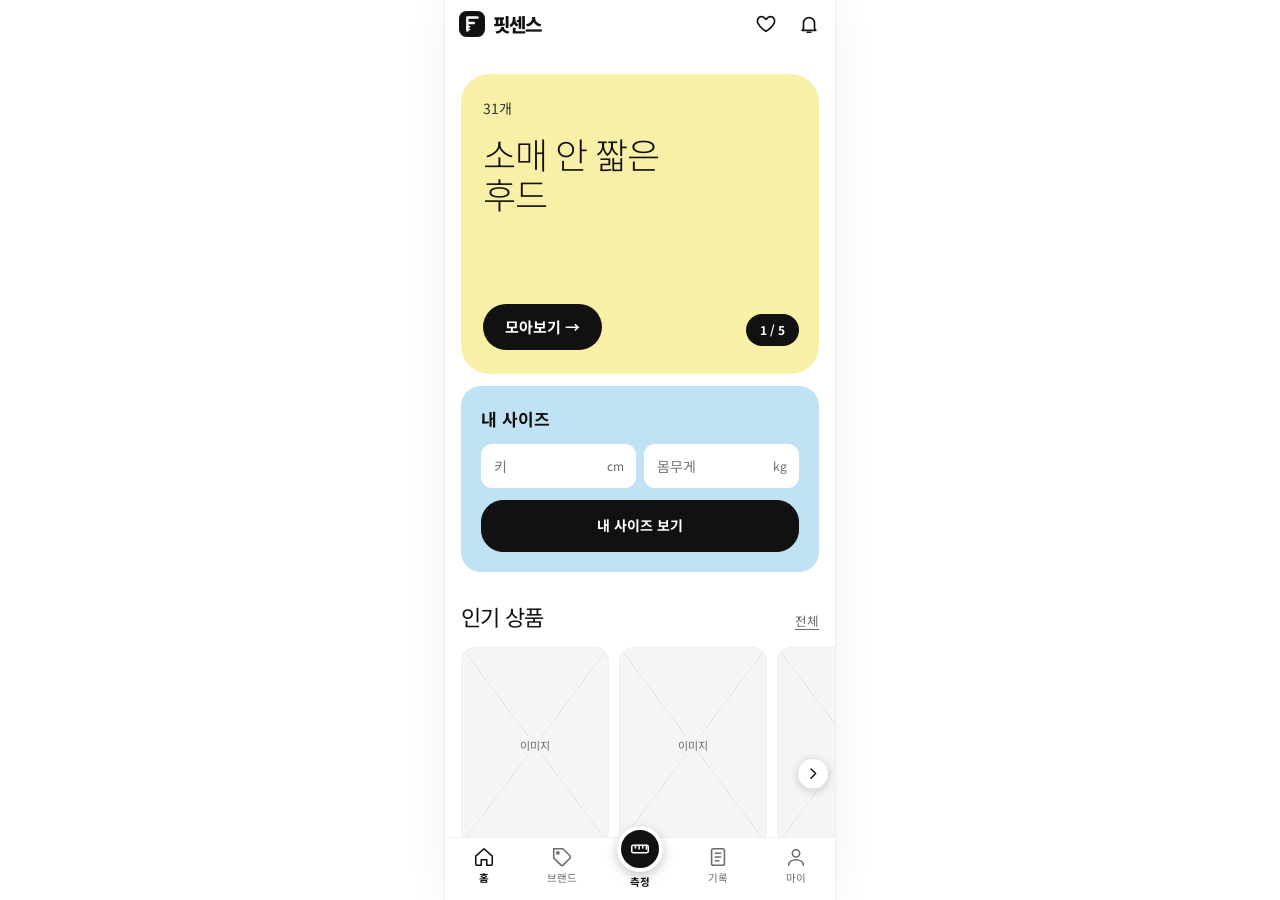
==== commit e9f09b7c: "Add files via upload" ====
--- a/index.html
+++ b/index.html
@@ -3,14 +3,16 @@
 <head>
 <meta charset="utf-8"><meta name="viewport" content="width=device-width,initial-scale=1,viewport-fit=cover"><title>핏센스</title>
 <link rel="preconnect" href="https://fonts.googleapis.com">
-<link href="https://fonts.googleapis.com/css2?family=Noto+Sans+KR:wght@400;500;700;800&display=swap" rel="stylesheet">
+<link href="https://fonts.googleapis.com/css2?family=Noto+Sans+KR:wght@300;400;500;600;700;800;900&display=swap" rel="stylesheet">
 <link rel="stylesheet" href="css/style.css">
 
+<link rel="icon" href="data:,">
+<link rel="stylesheet" href="css/v06.css">
 </head>
 <body>
 <div class="stage">
   <div class="phone" id="phone">
-    <header class="appbar" id="appbar"><button class="brandmark" data-a="goHome" aria-label="핏센스 홈"><span class="logo">FS</span><b>핏센스</b></button><span class="abr"><button class="ib heart" id="ab-likes" data-a="goLikes" aria-label="찜"><svg viewBox="0 0 24 24"><path d="M12 20s-7-4.6-9-9.2C1.8 7 4 4 7 4c2 0 3.5 1 5 3 1.5-2 3-3 5-3 3 0 5.2 3 4 6.8C19 15.4 12 20 12 20z"/></svg></button><button class="ib" id="ab-notif" data-a="goNotifs" aria-label="알림"><svg viewBox="0 0 24 24"><path d="M6 17v-6a6 6 0 0 1 12 0v6l1.5 2h-15z"/><path d="M10 21h4"/></svg><i class="ndot" id="nfdot" hidden></i></button></span></header>
+    <header class="appbar" id="appbar"><button class="brandmark" data-a="goHome" aria-label="핏센스 홈"><svg class="lg" viewBox="0 0 28 28" aria-hidden="true"><rect width="28" height="28" rx="8" fill="#111"/><path d="M9 7h11M9 13h7M9 7v14" stroke="#fff" stroke-width="2.6" stroke-linecap="round" fill="none"/><path d="M9 17h2.5M9 20h2.5" stroke="#fff" stroke-width="1.6" stroke-linecap="round"/></svg><b class="wm">핏센스</b></button><span class="abr"><button class="ib heart" id="ab-likes" data-a="goLikes" aria-label="찜"><svg viewBox="0 0 24 24"><path d="M12 20s-7-4.6-9-9.2C1.8 7 4 4 7 4c2 0 3.5 1 5 3 1.5-2 3-3 5-3 3 0 5.2 3 4 6.8C19 15.4 12 20 12 20z"/></svg></button><button class="ib" id="ab-notif" data-a="goNotifs" aria-label="알림"><svg viewBox="0 0 24 24"><path d="M6 17v-6a6 6 0 0 1 12 0v6l1.5 2h-15z"/><path d="M10 21h4"/></svg><i class="ndot" id="nfdot" hidden></i></button></span></header>
     <main class="view" id="view"><div class="boot-msg" style="padding:96px 20px;text-align:center;color:#8a8f98;font-size:14px">불러오는 중…<noscript><br>이 페이지는 JavaScript가 필요해요. 브라우저에서 JavaScript를 켜 주세요.</noscript></div></main>
     <nav class="nav" id="nav" aria-label="하단 메뉴">
       <button data-tab="home" class="on"><svg viewBox="0 0 24 24"><path d="M3 11l9-8 9 8v9a1 1 0 0 1-1 1h-5v-6H9v6H4a1 1 0 0 1-1-1z"/></svg>홈</button>
@@ -21,15 +23,15 @@
     </nav>
   </div>
 </div>
-<script src="js/data.js?v=20261116142902"></script>
-<script src="js/check.js?v=20261116142902"></script>
+<script src="js/data.js?v=20261122180000"></script>
+<script src="js/check.js?v=20261122180000"></script>
 <script>
 (async () => {
   try {
     const raw = await fetchRaw();
     checkData(raw);
     window.DB = mapDB(raw);
-    for (const f of ["js/core.js", "js/home_measure.js", "js/browse.js", "js/records_my.js"]) await new Promise((ok, ko) => { const s = document.createElement('script'); s.src = f + '?v=' + DATA_VER; s.onload = ok; s.onerror = () => ko(new Error(f + ' 로드 실패')); document.body.appendChild(s); });
+    for (const f of ["js/core.js", "js/fit.js", "js/home_measure.js", "js/browse.js", "js/records_my.js", "js/v06.js"]) await new Promise((ok, ko) => { const s = document.createElement('script'); s.src = f + '?v=' + DATA_VER; s.onload = ok; s.onerror = () => ko(new Error(f + ' 로드 실패')); document.body.appendChild(s); });
   } catch (e) {
     console.error(e);
     document.getElementById('view').innerHTML = '<div class="pad" style="text-align:center;padding-top:96px"><h1 class="big">데이터를 불러오지 못했어요</h1><p class="sm mute" style="margin-top:8px">GitHub Pages 주소로 열거나, 로컬에서는 <code>python -m http.server 8000</code> 으로 실행해 주세요.<br>(index.html을 더블클릭하면 브라우저가 JSON 읽기를 막아요)</p></div>';
--- a/css/style.css
+++ b/css/style.css
@@ -1,22 +1,14 @@
 /* 레이아웃 개념: 데스크톱은 [프로토타입 컨트롤 패널 | 폰 프레임], 폰 너비 이하에서는 폰이 화면 전체.
    색은 회색 와이어프레임 톤 하나로 통일하고, 핏 판정(타이트/적당/여유)과 하트에만 의미 색을 쓴다. */
 :root{
-  --out:#e4e8ee; --s0:#ffffff; --s1:#f3f5f8; --s2:#e6e9ef; --line:#d7dce5; --line2:#c3cad6;
-  --ink:#1b2130; --ink2:#485066; --mute:#7a8396; --pri:#1b2130; --onpri:#ffffff;
-  --tight:#cf3f36; --tightbg:#fbe8e6; --ok:#1f8559; --okbg:#e0f3ea; --loose:#2b69cc; --loosebg:#e3edfb;
-  --heart:#e0485a; --frame:#2a3040; --shadow:0 18px 50px rgba(20,28,45,.18);
+  --out:#ffffff; --s0:#ffffff; --s1:#f5f5f5; --s2:#ededed; --line:#efefef; --line2:#dedede;
+  --ink:#111111; --ink2:#444444; --mute:#6b6b6b; --pri:#111111; --onpri:#ffffff;
+  /* 판정은 색이 아니라 굵기로 구분한다: 문제 있음 = 굵은 검정, 정상 = 얇은 회색 */
+  --tight:#111111; --tightbg:transparent; --ok:#111111; --okbg:#f5f5f5; --loose:#111111; --loosebg:transparent;
+  --heart:#111111; --frame:#2a3040; --shadow:none;
+  --p-yellow:#f8f0a6; --p-blue:#bfe2f5; --p-pink:#f7cfe0;
   --font:'Noto Sans KR','Apple SD Gothic Neo','Malgun Gothic',system-ui,sans-serif;
 }
-@media (prefers-color-scheme: dark){:root:not([data-theme="light"]){
-  --out:#0c0f15; --s0:#171b24; --s1:#1e232e; --s2:#293040; --line:#323a4a; --line2:#434d61;
-  --ink:#eceff5; --ink2:#b9c1d1; --mute:#8993a7; --pri:#eceff5; --onpri:#12151c;
-  --tight:#ff7b71; --tightbg:#3b201e; --ok:#4fcf98; --okbg:#173a2c; --loose:#6ca5ff; --loosebg:#1b2e4d;
-  --heart:#ff6b7d; --frame:#3a4256; --shadow:0 18px 50px rgba(0,0,0,.5); color-scheme:dark;}}
-:root[data-theme="dark"]{
-  --out:#0c0f15; --s0:#171b24; --s1:#1e232e; --s2:#293040; --line:#323a4a; --line2:#434d61;
-  --ink:#eceff5; --ink2:#b9c1d1; --mute:#8993a7; --pri:#eceff5; --onpri:#12151c;
-  --tight:#ff7b71; --tightbg:#3b201e; --ok:#4fcf98; --okbg:#173a2c; --loose:#6ca5ff; --loosebg:#1b2e4d;
-  --heart:#ff6b7d; --frame:#3a4256; --shadow:0 18px 50px rgba(0,0,0,.5); color-scheme:dark;}
 
 *{box-sizing:border-box;-webkit-tap-highlight-color:transparent}
 html,body{height:100%}
@@ -436,9 +428,9 @@
 
 /* ---------- v6 실서비스 레이아웃 (패널·프레임 없음) ---------- */
 html,body{height:100%}
-body{padding:0;background:var(--s2,#f3f4f6)}
+body{padding:0;background:#fff}
 .stage{display:block;min-height:0;height:100%;padding:0}
-.phone{width:100%;max-width:520px;height:100dvh;min-height:0;margin:0 auto;border:0;border-radius:0;box-shadow:0 0 0 1px var(--line),0 0 40px rgba(0,0,0,.06)}
+.phone{width:100%;max-width:390px;height:100dvh;min-height:0;margin:0 auto;border:0;border-radius:0;box-shadow:0 0 0 1px var(--line),0 0 40px rgba(0,0,0,.06)}
 .nav{padding-bottom:max(6px,env(safe-area-inset-bottom))}
 @media (max-width:560px){.phone{max-width:none;box-shadow:none}}
 .avatar{font-size:11px;font-weight:600;color:var(--mute);letter-spacing:-.02em}.avatar.sm{font-size:9px}
@@ -491,3 +483,85 @@
 .pcard.v4 .nm{font-size:11px;min-height:0;-webkit-line-clamp:1}.pcard.v4 .bn{font-size:10px;margin-top:4px}
 .pcard.v4 .rb{font-size:9px;padding:0 4px;left:3px;bottom:3px}.pcard.v4 .rc-s{font-size:9.5px}.pcard.v4 .rc-fb{font-size:10px}.pcard.v4 .mt{font-size:10px}
 .pgrid.rec.v3{gap:12px 8px}.pcard.v3 .nm{min-height:0;-webkit-line-clamp:1}
+
+
+/* ---------- v7 테마: 흰색·검정 단색, 판정은 굵기 ---------- */
+.pill{background:none!important;padding:0!important;border-radius:0!important;color:var(--mute)!important;font-weight:400!important}
+.pill.tight,.pill.loose,.pill.short,.pill.long{color:var(--ink)!important;font-weight:800!important}
+.szc i{color:var(--mute)!important;font-weight:400}.szc i.tight,.szc i.loose{color:var(--ink)!important;font-weight:800}
+.ndot{background:var(--ink)!important}.nfc{background:var(--ink)!important}.rdot{background:var(--ink)!important}
+.hb.on svg,.ib.heart.on svg,.btn3 .heart.on svg{fill:var(--ink)!important;stroke:var(--ink)!important}
+.rt i,.stars button.on{color:var(--ink)!important}
+:focus-visible{outline:2px solid var(--ink)}
+.sizes button small{background:var(--ink)!important}
+.check{background:var(--ink)!important}
+table.t .hl{background:var(--s2)!important;color:var(--ink)!important}
+.tag-real{border-color:var(--line2)!important;color:var(--mute)!important}
+.sw.on{background:var(--ink)!important}
+.meter i{background:var(--ink)!important}
+.pg .pr{background:var(--ink)!important}
+.pcard .okc{color:var(--ink)!important}
+.gauge .ok{background:var(--s2)!important;border-color:var(--line2)!important}
+.pill.dark{background:var(--pri)!important;color:var(--onpri)!important;padding:2px 8px!important;border-radius:6px!important}
+.pill.gray,.pill.na{background:var(--s2)!important;padding:2px 8px!important;border-radius:6px!important}
+
+/* ---------- v7 홈: 큐레이션 배너 · 색 블록(파스텔은 여기에만) ---------- */
+.brandmark .wm{font-size:20px;font-weight:900;letter-spacing:-.04em}
+.ph{position:relative}
+.szb{position:absolute;left:0;bottom:0;min-width:28px;height:26px;padding:0 8px;display:grid;place-items:center;background:var(--ink);color:#fff;font-size:12px;font-weight:800}
+.hb{position:relative}
+.hb-track{display:flex;overflow-x:auto;scroll-snap-type:x mandatory;scrollbar-width:none}
+.hb-track::-webkit-scrollbar{display:none}
+.hb-s{flex:none;width:100%;height:440px;scroll-snap-align:start;border:0;padding:32px 20px 28px;text-align:left;display:flex;flex-direction:column;color:var(--ink);cursor:pointer}
+.hb-s.yellow{background:var(--p-yellow)}.hb-s.blue{background:var(--p-blue)}.hb-s.pink{background:var(--p-pink)}
+.hb-sub{font-size:14px;color:#333}
+.hb-t{margin-top:14px;font-size:38px;line-height:1.25;font-weight:500;letter-spacing:-.05em;flex:1}
+.hb-go{align-self:flex-start;height:46px;padding:0 22px;border-radius:23px;background:var(--ink);color:#fff;font-size:15px;font-weight:700;display:flex;align-items:center}
+.hb-n{position:absolute;right:20px;bottom:28px;height:32px;padding:0 14px;border-radius:16px;background:var(--ink);color:#fff;font-size:12px;font-weight:700;display:flex;align-items:center}
+.blk{margin:12px 16px 0;padding:20px;border-radius:20px}
+.blk.blue{background:var(--p-blue)}
+.blk .inp{background:#fff;border-color:transparent}
+.blk-t{font-size:17px}
+.blk-main{border:0;background:none;text-align:left;padding:0;display:flex;flex-direction:column;gap:3px}
+.blk-num{font-size:24px;font-weight:900;letter-spacing:-.03em}.blk-sub{font-size:13px;color:#333}
+.blk .btn.pri{border-radius:22px;padding:0 20px}
+.cgrid{display:grid;grid-template-columns:repeat(2,minmax(0,1fr));gap:20px 12px;padding:12px 16px}
+.cgrid .mini{width:auto}.cgrid .ph{width:100%;aspect-ratio:4/5;height:auto}
+.talk{display:flex;flex-direction:column;gap:4px;width:100%;text-align:left;background:none;border:0;border-bottom:1px solid var(--line);padding:14px 0}
+.talk-t{font-size:15px;line-height:1.45;display:-webkit-box;-webkit-line-clamp:2;-webkit-box-orient:vertical;overflow:hidden}
+.sec-h h3{font-size:19px;font-weight:800}
+.hscroll .mini{width:148px}
+
+/* ---------- v7 결과 ---------- */
+.rs{padding:4px 20px 0}
+.rs-prod{display:flex;align-items:center;gap:12px;padding:4px 0 22px}
+.rs-prod .ph{width:44px;height:44px;border-radius:10px;flex:none}
+.rs-h{margin:0;font-size:32px;line-height:1.25;font-weight:900;letter-spacing:-.05em}
+.rs-s{margin-top:6px;font-size:17px;font-weight:800}
+.rs-m{margin-top:6px;font-size:13px;color:var(--mute)}
+.szrow{display:grid;gap:6px;margin:26px 0 30px}
+.szbox{height:60px;border:1px solid var(--line2);border-radius:12px;background:#fff;display:flex;flex-direction:column;align-items:center;justify-content:center;gap:2px;padding:0}
+.szbox b{font-size:16px;font-weight:700}.szbox i{font-style:normal;font-size:11px;color:var(--mute)}
+.szbox.best i{color:var(--ink);font-weight:800}.szbox.on{border:2px solid var(--ink)}.szbox.on b{font-weight:800}
+.rs-t{margin:28px 0 12px;font-size:18px;font-weight:800}
+.plist{display:flex;flex-direction:column;gap:20px;padding-bottom:6px}
+.prow{display:grid;grid-template-columns:40px minmax(0,1fr) 92px;align-items:center;gap:12px}
+.prow-k{font-size:14px;font-weight:700}
+.pbar{position:relative;height:4px;border-radius:2px;background:var(--s2)}
+.pband{position:absolute;left:33%;width:34%;top:0;bottom:0;background:#cfcfcf}
+.pdot{position:absolute;top:50%;width:14px;height:14px;margin:-7px 0 0 -7px;border-radius:50%;background:var(--ink);border:2px solid #fff;box-shadow:0 0 0 1px var(--ink)}
+.pdot.bad{background:#fff;border:3px solid var(--ink);box-shadow:none}
+.prow-v{display:flex;flex-direction:column;align-items:flex-end;font-size:13px;color:var(--mute)}
+.prow-v b{font-weight:400}.prow-v b.bad{font-weight:800;color:var(--ink);font-size:14px}
+.nrow2{display:flex;gap:14px;padding:10px 0;font-size:14px}.nrow2 b{width:28px;font-size:15px;font-weight:800}
+.altrow,.simrv{display:flex;align-items:center;gap:12px;width:100%;text-align:left;background:none;border:0;border-bottom:1px solid var(--line);padding:12px 0}
+.simrv{display:block}
+.altrow .ph{width:52px;height:52px;border-radius:10px;flex:none}.altrow b{font-size:15px;font-weight:800}
+
+/* v7 답글 스레드 */
+.rp.sub{margin-left:34px;padding-left:12px;border-left:2px solid var(--line)}
+.rp.flash{background:#f2f2f2;transition:background .3s}
+.rpto{display:flex;justify-content:space-between;align-items:center;margin-top:10px;padding:8px 12px;background:#f5f5f5;border-radius:10px}
+a.btn,a.btn:visited{color:inherit}
+
+.brandmark{display:flex;align-items:center;gap:8px}.brandmark .lg{width:26px;height:26px;flex:none}
--- a/css/v06.css
+++ b/css/v06.css
@@ -0,0 +1,249 @@
+/* ===== 0.6: 파스텔 카드 · 큰 문장 · 폴더 · 효과 ===== */
+:root{--y:#F6EE9E;--bl:#BFE3F5;--gr:#F2F2F2;--gn:#CFE9B8}
+.c-y{background:var(--y)}.c-b{background:var(--bl)}.c-g{background:var(--gr)}
+body{font-weight:400}
+/* 앱 바 · 하단 메뉴 */
+.appbar{border-bottom:0}
+.brandmark .wm{font-size:19px;font-weight:800;letter-spacing:-.8px}
+.nav{border-top:1px solid #f0f0f0}
+/* 버튼 · 칩 · 분할 */
+.btn{border-radius:999px;min-height:52px;font-weight:700}
+.btn.pri{background:#111;border-color:#111;color:#fff}
+.btn.s{min-height:40px;padding:0 18px}
+.chip{border:0;background:var(--gr);border-radius:999px;height:38px;padding:0 15px;color:#111}
+.chip.on{background:#111;color:#fff}
+.seg{display:inline-flex;background:var(--gr);border-radius:999px;padding:4px;gap:2px;border:0}
+.seg button{border:0;border-radius:999px;height:34px;padding:0 16px;font-weight:600;background:transparent}
+.seg.dk{background:#111}.seg.dk button{color:#fff}.seg.dk button.on{background:var(--y);color:#111;font-weight:700}
+.rnd,.inp.rnd{height:54px;border:0;border-radius:27px;background:var(--gr);padding:0 20px;font-size:16px;width:100%}
+.search .inp.rnd{padding-left:46px}
+.card{border-radius:22px}
+.pl{display:inline-flex;align-items:center;gap:7px;height:40px;padding:0 16px;border-radius:20px;background:var(--gr);font-size:13.5px;font-weight:600;border:0;color:#111}
+.pl.sm2{height:34px;padding:0 13px;font-size:13px}
+.pl.dk{background:#111;color:#fff}
+.pls{display:flex;gap:8px;align-items:center;flex-wrap:wrap;margin-top:20px}
+.cbtn{width:44px;height:44px;border-radius:50%;background:#111;color:#fff;border:0;display:grid;place-items:center;flex:none}
+.cbtn .ico{width:20px;height:20px}
+.cbtn.lt{background:#fff;color:#111;border:1px solid #e8e8e8}
+.cbtn.lt.on{background:#111;color:#fff}
+/* 큰 문장 */
+.hero6{padding:10px 20px 0}.hero6 small{display:block;font-size:12.5px;color:#8c8c8c}
+.disp{font-size:38px;line-height:1.14;font-weight:300;letter-spacing:-1.6px;margin:6px 0 0}
+.disp u{text-decoration:none;background-image:linear-gradient(transparent 78%,var(--gn) 78%,var(--gn) 92%,transparent 92%)}
+.sec{padding-top:34px}
+.sec-h h3,.h22{font-size:22px;font-weight:400;letter-spacing:-.8px;margin:0}
+/* 홈 배너 = 노랑 카드 */
+.hb{margin:26px 16px 0}
+.hb-track{border-radius:28px}
+.hb-s{height:300px;padding:24px 22px;border-radius:28px}
+.hb-t{font-size:36px;font-weight:300;letter-spacing:-1.4px;line-height:1.12}
+/* 상품 카드 */
+.mini{text-align:left;width:136px}
+.mini .ph{border-radius:14px;aspect-ratio:3/4;height:auto}
+.bn6{font-size:12px;font-weight:700;margin-top:9px}
+.vd{font-size:12.5px;margin-top:3px;font-weight:800}
+.vd.v-caution{font-weight:600}.vd.v-nofit{font-weight:400;color:#9a9a9a}
+.pl.v-fit{font-weight:800}.pl.v-caution{font-weight:600}.pl.v-nofit{font-weight:400;color:#9a9a9a}
+/* 폴더 카드 */
+.frow{display:flex;gap:10px;overflow-x:auto;padding:0 16px;scrollbar-width:none}.frow::-webkit-scrollbar{display:none}
+.fc{width:220px;flex:none;border:0;border-radius:24px;padding:18px;text-align:left;display:flex;flex-direction:column;gap:14px;color:#111}
+.fc-ph{display:flex;gap:5px}.fc-ph i{width:58px;height:72px;border-radius:10px;background:rgba(255,255,255,.55);overflow:hidden;display:block}
+.fc-ph i img{width:100%;height:100%;object-fit:cover}
+.fc-t{font-size:20px;line-height:1.2;letter-spacing:-.7px}
+.fc-m{display:flex;justify-content:space-between;font-size:12.5px;color:#444}
+.mf{width:150px;flex:none;border:0;border-radius:22px;padding:16px;text-align:left;display:flex;flex-direction:column;justify-content:space-between;min-height:130px;color:#111}
+.mf-t{font-size:18px;line-height:1.2;letter-spacing:-.6px}.mf-m{font-size:12.5px;color:#444}
+.mf.new{background:#fff;border:1.5px dashed #d6d6d6;align-items:center;justify-content:center;gap:6px;color:#777;font-size:13px}
+.mf.new .ico{width:22px;height:22px}
+/* 폴더 상세 */
+.fh{margin:8px 16px 0;border-radius:28px;padding:24px 22px}
+.fh-s{font-size:13px;color:#3e5260}.fh p{margin:14px 0 0;font-size:14px;line-height:1.55}.fh .disp{margin-top:12px}
+.fcmp{margin:10px 16px 0;background:var(--y);border-radius:22px;padding:16px 18px;display:flex;align-items:center;justify-content:space-between}
+.fcmp small{display:block;font-size:12.5px;color:#555}.fcmp b{font-size:17px;font-weight:400}.fcmp span{font-size:13px;font-weight:700}
+.frw{display:flex;gap:14px;padding:12px 20px;width:100%;text-align:left;background:none;border:0;align-items:flex-start;color:#111}
+.frw .pl{margin-top:8px}
+/* 폴더 만들기 · 담기 */
+.sws{display:flex;gap:14px}.swc{width:56px;height:56px;border-radius:50%;border:0;display:grid;place-items:center;font-size:16px}.swc.on{box-shadow:0 0 0 2px #fff,0 0 0 4px #111}
+.sw{width:48px;height:28px;border-radius:14px;background:#d9d9d9;border:0;position:relative;flex:none;transition:background .2s}
+.sw i{position:absolute;left:3px;top:3px;width:22px;height:22px;border-radius:50%;background:#fff;transition:transform .2s}
+.sw.on{background:#111}.sw.on i{transform:translateX(20px);background:var(--y)}
+.pgrid3{display:grid;grid-template-columns:repeat(3,minmax(0,1fr));gap:16px 8px;padding:0 16px}
+.pk{border:0;background:none;text-align:left;padding:0;color:#111}
+.pk .ph{position:relative;aspect-ratio:3/4;height:auto;border-radius:14px;display:block}
+.pk.on .ph{box-shadow:inset 0 0 0 2px #111}
+.ck{position:absolute;top:8px;right:8px;width:26px;height:26px;border-radius:50%;background:rgba(255,255,255,.9);border:1.5px solid #cfcfcf;display:grid;place-items:center;font-size:13px;font-style:normal}
+.pk.on .ck{background:#111;color:#fff;border-color:#111}
+/* 옷 추가 */
+.qh{padding:30px 20px 14px}.qh small{font-size:12.5px;color:#8c8c8c}.qh h2{margin:4px 0 0;font-size:26px;font-weight:300;letter-spacing:-1px}
+.cpick{margin-top:10px;background:var(--bl);border-radius:22px;padding:12px;display:flex;gap:12px;align-items:center}
+.szs{display:flex;gap:8px;padding:0 16px;flex-wrap:wrap}.szs button{flex:1;min-width:52px;height:48px;border-radius:24px;border:0;background:var(--gr);font-size:15px}.szs button.on{background:#111;color:#fff;font-weight:800}
+.fits{display:grid;grid-template-columns:repeat(3,1fr);gap:8px;padding:0 16px}
+.fit{height:92px;border-radius:24px;border:0;background:var(--gr);display:flex;flex-direction:column;justify-content:space-between;align-items:flex-start;padding:14px 16px;font-size:18px;font-weight:300;letter-spacing:-.5px;color:#111}
+.fit i{align-self:flex-end;width:22px;height:22px;border-radius:50%;border:1.5px solid #cfcfcf}
+.fit.on{background:var(--y);font-weight:700}.fit.on i{background:#111;border-color:#111}
+.opts{margin-top:22px}.opt{display:flex;justify-content:space-between;align-items:center;padding:16px 20px;width:100%;background:none;border:0;font-size:15px;color:#111;text-align:left}
+.opt small{display:block;font-size:12.5px;color:#8c8c8c;margin-top:2px}
+/* 기록 */
+.fabwrap{position:sticky;bottom:16px;display:flex;justify-content:flex-end;padding:0 18px;pointer-events:none}
+.fab6{pointer-events:auto;height:52px;padding:0 22px;border-radius:26px;background:#111;color:#fff;border:0;font-weight:700;font-size:15px;display:flex;align-items:center;gap:6px;box-shadow:0 6px 18px rgba(0,0,0,.18)}
+.fab6 .ico{width:18px;height:18px}
+/* 홈 사이즈 토크 */
+.talks{display:flex;flex-direction:column;gap:8px;padding:0 16px}
+.talk{background:var(--gr);border-radius:20px;padding:16px 18px;border:0;text-align:left;color:#111}
+.talk-t{font-size:15px;font-weight:500;line-height:1.4}
+/* 마이 */
+.pfrow{display:flex;align-items:center;gap:12px;padding:14px 20px 0;width:100%;background:none;border:0;text-align:left;color:#111}
+.body6{display:block;width:calc(100% - 32px);margin:20px 16px 0;background:var(--bl);border:0;border-radius:28px;padding:22px;text-align:left;color:#111}
+.bigno{display:block;font-size:56px;font-weight:300;letter-spacing:-3px;line-height:1;margin-top:20px}.bigno i{font-style:normal;font-size:24px;letter-spacing:-1px}
+.stat3{display:flex;gap:8px;padding:14px 16px 0}
+.stat3 button{flex:1;background:var(--gr);border:0;border-radius:22px;padding:16px;text-align:left;color:#111}
+.stat3 small{display:block;font-size:12.5px;color:#555}.stat3 b{font-size:30px;font-weight:300;letter-spacing:-1px}
+.mlist{padding:14px 0 0}.mrow{display:flex;justify-content:space-between;align-items:center;width:100%;height:56px;padding:0 20px;background:none;border:0;font-size:15.5px;color:#111}
+.mrow .ico{width:18px;height:18px;vertical-align:middle;color:#bdbdbd}
+/* 결과 화면 막대 */
+.pdot{animation:fsPop .5s .25s both}
+a.btn,a.btn:visited{color:inherit}
+/* ===== 효과 ===== */
+button,.btn,.mini,.fc,.mf,.pk,.talk,.frw{transition:transform .16s ease,background-color .2s ease}
+button:active,.btn:active,.mini:active,.fc:active,.mf:active,.pk:active,.talk:active{transform:scale(.97)}
+@keyframes fsUp{from{opacity:0;transform:translateY(14px)}to{opacity:1;transform:none}}
+@keyframes fsPop{0%{transform:scale(.4);opacity:0}70%{transform:scale(1.15)}100%{transform:scale(1);opacity:1}}
+@keyframes fsBeat{0%{transform:scale(1)}30%{transform:scale(1.35)}60%{transform:scale(.9)}100%{transform:scale(1)}}
+#view.enter>*{animation:fsUp .5s cubic-bezier(.2,.7,.2,1) both}
+#view.enter>*:nth-child(2){animation-delay:.05s}#view.enter>*:nth-child(3){animation-delay:.1s}#view.enter>*:nth-child(4){animation-delay:.15s}#view.enter>*:nth-child(5){animation-delay:.2s}#view.enter>*:nth-child(6){animation-delay:.25s}#view.enter>*:nth-child(n+7){animation-delay:.3s}
+.pop svg,.pop .ico{animation:fsBeat .5s ease}
+.disp u{background-size:0 100%;background-repeat:no-repeat;animation:fsMark .7s .3s forwards}
+@keyframes fsMark{to{background-size:100% 100%}}
+@media (prefers-reduced-motion:reduce){*,*::before,*::after{animation:none!important;transition:none!important}.disp u{background-size:100% 100%}}
+
+.seg button{white-space:nowrap}
+.pl{white-space:nowrap}
+
+/* ===== 추가: 폴더 색 · 기본 프로필 · 추천 · 비교 · 필터 ===== */
+.c-n{background:#CFE9B8}.c-p{background:#F7CFE0}.c-l{background:#DCD6F7}.c-o{background:#FAD9BF}
+.swc.c-n,.swc.c-p,.swc.c-l,.swc.c-o{border:0}
+.sws{flex-wrap:wrap}
+.avatar{font-size:0!important;color:transparent!important;background:#E9E9E9 url("data:image/svg+xml,%3Csvg xmlns='http://www.w3.org/2000/svg' viewBox='0 0 40 40'%3E%3Ccircle cx='20' cy='15' r='7' fill='%23B9B9B9'/%3E%3Cpath d='M6 38c1.5-8 7.5-12 14-12s12.5 4 14 12z' fill='%23B9B9B9'/%3E%3C/svg%3E") center/cover no-repeat;overflow:hidden}
+.pcard6{margin:18px 16px 0;background:var(--gr);border-radius:22px;padding:18px;display:flex;gap:12px;align-items:center;justify-content:space-between}
+.pcard6 b{font-size:15px}.pcard6 p{margin:4px 0 0;font-size:12.5px;color:#666}
+.bc{width:150px;flex:none;border:0;background:var(--gr);border-radius:22px;padding:16px;text-align:left;display:flex;flex-direction:column;gap:6px;color:#111}
+.bc .logo{width:44px;height:44px;border-radius:50%}.bc b{font-size:15px;margin-top:6px}
+.fgrid{display:flex;flex-direction:column;gap:10px;padding:0 16px}.fgrid .fc{width:100%}
+.sel6{width:auto;height:36px;border:0;background:var(--gr);border-radius:18px;padding:0 14px;font-size:13px;font-weight:600}
+.cmpbox{background:var(--gr);border-radius:22px;padding:18px;margin:14px 0 0}
+.cmps{margin:12px 0 10px;font-size:17px;font-weight:300;letter-spacing:-.5px}
+.cmpt{width:100%;border-collapse:collapse;font-size:13px}.cmpt th{font-weight:500;color:#777;text-align:right;padding:6px 4px;font-size:12px}.cmpt th:first-child,.cmpt td:first-child{text-align:left}
+.cmpt td{text-align:right;padding:8px 4px;border-top:1px solid rgba(0,0,0,.06)}
+.fbtn6{position:relative;width:54px;height:54px;border:0;border-radius:27px;background:var(--gr);display:grid;place-items:center;flex:none;color:#111}
+.fbtn6.on{background:#111;color:#fff}.fbtn6 .ico{width:20px;height:20px}
+.fbtn6 i{position:absolute;top:-2px;right:-2px;min-width:20px;height:20px;border-radius:10px;background:var(--y);color:#111;font-size:11px;font-weight:800;font-style:normal;display:grid;place-items:center}
+.chip.x::after{content:" ×";opacity:.6}
+.mshead{background:none;padding:18px 20px 4px;font-size:13px;color:#8c8c8c}
+.bc b{white-space:nowrap;overflow:hidden;text-overflow:ellipsis;max-width:100%}
+
+/* ===== 2차 개편: 브랜드 상세 · 기록 검색 · 옷 입력 · 폴더 필터 ===== */
+.swb.on .swc{box-shadow:0 0 0 2px #fff,0 0 0 4px #111}.swb .swc.lt{color:#111}.swatches{gap:12px 4px}.swb{width:52px}
+.hd6 .hn6{display:flex;align-items:baseline;gap:10px;flex-wrap:wrap}.hd6 h1{margin:0}
+.olink{font-size:12px;font-weight:500;color:var(--mute,#8a8f98);text-decoration:none;border-bottom:1px solid #cfd2d8;padding-bottom:1px;white-space:nowrap}
+.info6{font-size:13px;color:var(--mute,#8a8f98);margin-top:8px}.info6 b{font-weight:600}
+.rxwrap{position:relative}.rxdd{position:absolute;left:16px;right:16px;top:calc(100% + 4px);z-index:40}
+.fmf{position:relative}.fmf .sgl{position:absolute;left:0;right:0;top:calc(100% - 2px);z-index:30}
+.sgl{background:#fff;border-radius:18px;box-shadow:0 12px 32px rgba(20,20,30,.16);border:1px solid #ececf0;max-height:320px;overflow:auto;padding:6px}
+.sg{display:flex;align-items:center;gap:10px;width:100%;padding:11px 12px;border:0;background:none;border-radius:12px;text-align:left;font:inherit;color:inherit}
+.sg:hover,.sg:active{background:#f4f4f6}
+.sg-g{font-size:11px;padding:3px 8px;border-radius:99px;background:#eee;color:#555;flex:none}
+.sg-l{flex:1;min-width:0;font-size:14px;overflow:hidden;text-overflow:ellipsis;white-space:nowrap}.sg-l mark{font-weight:700;background:linear-gradient(transparent 62%,#ffe58a 62%);color:inherit}
+.sg-n{font-size:12px;color:#8a8f98;flex:none}.sg.lit .sg-l{color:#8a8f98}.sg-e{padding:12px;font-size:13px;color:#8a8f98}
+.cb6{background:#fff;border:1px solid #ececf0;border-radius:24px;padding:20px 18px 18px;margin:0 16px 14px}.cb6>h3{margin:0 0 16px;font-size:18px;font-weight:700}
+.pt6{display:flex;align-items:center;gap:10px;margin:8px 0}.pt6>span{width:44px;font-size:13px;color:#555;flex:none}.pt6>div{display:flex;gap:6px;flex:1}
+.pt6 button{flex:1;padding:9px 0;border-radius:12px;border:1px solid #e3e3e8;background:#fff;font:inherit;font-size:13px;color:#555}.pt6 button.on{background:#111;border-color:#111;color:#fff;font-weight:600}
+.ta6{height:auto;min-height:96px;padding:14px 16px;border-radius:18px;line-height:1.5;resize:none;display:block;width:100%;box-sizing:border-box;font:inherit}
+.fc-f{display:block;margin-top:6px;font-size:12px;color:#555}.fc-f b{font-weight:700;color:#111}
+.rg{position:relative;height:88px;padding:0 11px;margin-top:10px}.rg-in{position:relative;height:100%}
+.rg-hist{position:absolute;left:0;right:0;top:0;height:50px;display:flex;align-items:flex-end;gap:3px}
+.rg-hist i{flex:1;background:#e3e3e8;border-radius:4px 4px 0 0;transition:background .12s}.rg-hist i.on{background:#111}
+.rg-tr{position:absolute;left:0;right:0;top:62px;height:4px;border-radius:2px;background:#e3e3e8}.rg-tr i{position:absolute;top:0;bottom:0;background:#111;border-radius:2px}
+.rg input[type=range]{position:absolute;left:0;width:100%;top:52px;height:24px;margin:0;background:none;pointer-events:none;-webkit-appearance:none;appearance:none}
+.rg input[type=range]::-webkit-slider-runnable-track{background:none;height:24px}
+.rg input[type=range]::-webkit-slider-thumb{-webkit-appearance:none;pointer-events:auto;width:22px;height:22px;margin-top:1px;border-radius:50%;background:#fff;border:2px solid #111;box-shadow:0 2px 6px rgba(0,0,0,.2);cursor:pointer}
+.rg input[type=range]::-moz-range-track{background:none}.rg input[type=range]::-moz-range-thumb{pointer-events:auto;width:18px;height:18px;border-radius:50%;background:#fff;border:2px solid #111;cursor:pointer}
+.rg-ax{display:flex;justify-content:space-between;font-size:11px;color:#8a8f98;padding:0 2px}
+.pre6{display:flex;gap:6px;margin-top:10px}.pre6 button{padding:7px 14px;border-radius:99px;border:1px solid #e3e3e8;background:#fff;font:inherit;font-size:12px;color:#444}.pre6 button:active{background:#f1f1f4}
+/* 폴더 전체: 2열 카드 */
+.fgrid{display:grid;grid-template-columns:1fr 1fr;gap:10px;padding:0 16px}.fgrid .fc{width:100%;min-width:0;padding:14px;gap:10px;border-radius:22px}
+.fgrid .fc-ph i{width:auto;flex:1;height:64px}.fgrid .fc-t{font-size:16px;letter-spacing:-.5px;word-break:keep-all}
+.fgrid .fc-m{flex-direction:column;gap:2px;font-size:11.5px}.fgrid .fc-m span:last-child{display:none}
+.fgrid .fc-f{margin-top:0;font-size:11.5px}.fgrid .empty{grid-column:1/-1}
+.frow .fc-f{margin-top:-4px}
+
+/* 알림 */
+.nh6{padding:18px 20px 6px;font-size:13px;color:#8c8c8c}
+.nr6,.nl6{display:flex;gap:14px;width:100%;padding:14px 20px;border:0;background:#fff;text-align:left;font:inherit;color:inherit;align-items:flex-start}
+.nr6.un,.nl6.un{background:#fff8d6}.nl6{align-items:center;gap:12px;padding:12px 20px}
+.nth6{position:relative;width:52px;height:60px;flex:none;border-radius:10px;overflow:visible}.nth6 img{border-radius:10px}
+.nb6{position:absolute;right:-6px;bottom:-4px;width:24px;height:24px;border-radius:50%;background:#111;color:#fff;border:2px solid #fff;display:grid;place-items:center;box-sizing:border-box;font-style:normal}.nb6 .ico{width:12px;height:12px}
+.nt6{display:block;font-size:14px;line-height:1.45}.un .nt6{font-weight:500}
+.nq6{display:block;margin-top:8px;padding:10px 12px;background:#f5f5f5;border-radius:12px;font-size:13px;color:#444;line-height:1.45}.nr6.un .nq6{background:#fff}
+.nbt6{background:#fff;font:inherit;color:#111;display:inline-flex;margin-top:10px;height:32px;padding:0 14px;border-radius:16px;border:1px solid #111;font-size:13px;font-weight:600;align-items:center}
+.ns6{display:block;font-size:12px;color:#8c8c8c;margin-top:2px}.ntm6{font-size:12px;color:#9a9a9a;flex:none}
+.ni6{width:34px;height:34px;border-radius:50%;display:grid;place-items:center;flex:none;font-style:normal}
+.nfc6{position:relative}.nd6{position:absolute;right:6px;top:6px;width:7px;height:7px;border-radius:50%;background:#e5484d}
+
+.mrv6{display:flex;gap:12px;width:100%;padding:16px;border:0;border-bottom:1px solid #f3f3f3;background:#fff;text-align:left;font:inherit;color:inherit}
+.mmemo6{display:-webkit-box;-webkit-line-clamp:2;-webkit-box-orient:vertical;overflow:hidden;margin-top:10px;font-size:13.5px;line-height:1.5;color:#444}
+.mv-tight{background:#fde4e4!important}.mv-ok{background:#e4f2d8!important}.mv-loose{background:#e3effa!important}
+.mrv6 .pl{height:26px;padding:0 10px;font-size:12px;font-weight:500}
+
+/* ===== 찜 ===== */
+.lk6 button{font-size:14.5px}.lk6 button span{font-weight:400;color:#8c8c8c;font-size:12.5px;margin-left:2px}
+.dp6{flex:none;display:inline-flex;align-items:center;gap:4px;height:34px;padding:0 12px 0 14px;border-radius:17px;border:1px solid #ddd;background:#fff;font:inherit;font-size:13px;color:#333;white-space:nowrap}
+.dp6 svg{width:12px;height:12px;fill:none;stroke:currentColor;stroke-width:2.4;stroke-linecap:round;stroke-linejoin:round}
+.dp6.on{background:#111;border-color:#111;color:#fff;font-weight:700}
+.opt6{margin-top:10px}.opt6 button{display:flex;align-items:center;justify-content:space-between;width:100%;padding:15px 4px;border:0;border-bottom:1px solid #f2f2f2;background:none;text-align:left;font:inherit;color:inherit}
+.opt6 b{font-weight:500;font-size:15px}.opt6 .on b{font-weight:700}.opt6 small{display:block;font-size:12.5px;color:#8c8c8c;margin-top:2px}
+.opt6 i{width:22px;height:22px;border-radius:50%;border:1.5px solid #ccc;display:grid;place-items:center;font-style:normal;font-size:12px;flex:none}.opt6 .on i{background:#111;border-color:#111;color:#fff}
+.br6{display:flex;align-items:center;padding:12px 8px 12px 16px;border-bottom:1px solid #f3f3f3}
+.br6-b{flex:1;display:flex;align-items:center;gap:14px;border:0;background:none;padding:0;text-align:left;font:inherit;color:inherit;min-width:0}
+.br6-l{width:52px;height:52px;border-radius:16px;display:grid;place-items:center;font-size:18px;font-weight:300;flex:none}
+.emp6{margin:28px 16px 0;background:#f6f6f4;border-radius:24px;padding:26px 20px;text-align:center}.emp6 b{display:block;font-size:18px;font-weight:300;letter-spacing:-.5px}.emp6 span{display:block;font-size:13px;color:#8c8c8c;margin-top:6px}
+
+/* ===== 효과: 화면 전환 · 시트 · 저장/오류 ===== */
+@keyframes fxIn{from{opacity:0;transform:translateX(28px)}to{opacity:1;transform:none}}
+@keyframes fxBack{from{opacity:0;transform:translateX(-28px)}to{opacity:1;transform:none}}
+@keyframes fxFade{from{opacity:0;transform:translateY(8px)}to{opacity:1;transform:none}}
+#view.fx-fwd>.scr{animation:fxIn .34s cubic-bezier(.22,.8,.24,1) both}
+#view.fx-bwd>.scr{animation:fxBack .3s cubic-bezier(.22,.8,.24,1) both}
+#view.fx-fade>.scr{animation:fxFade .3s ease-out both}
+@keyframes shIn{0%{transform:translateY(100%)}62%{transform:translateY(-10px)}82%{transform:translateY(3px)}100%{transform:none}}
+@keyframes shOut{to{transform:translateY(100%)}}@keyframes scOut{to{opacity:0}}
+.scrim{animation:fd .22s ease-out}.scrim .sheet{animation:shIn .46s cubic-bezier(.2,.9,.3,1) both}
+.scrim.mid .sheet{animation:fsPop .32s ease-out both}
+.scrim.still,.scrim.still .sheet{animation:none}
+.scrim.out{animation:scOut .24s ease-in forwards;pointer-events:none}.scrim.out .sheet{animation:shOut .24s cubic-bezier(.4,0,1,1) forwards}
+.toast{display:inline-flex;align-items:center;gap:8px;animation:tIn .32s cubic-bezier(.2,.9,.3,1.3) both}
+@keyframes tIn{from{opacity:0;transform:translate(-50%,12px) scale(.94)}to{opacity:1;transform:translate(-50%,0)}}
+.ck6{width:18px;height:18px;fill:none;stroke:#fff;stroke-width:2.2;stroke-linecap:round;stroke-linejoin:round}
+.ck6 circle{stroke-dasharray:64;stroke-dashoffset:64;animation:ckD .4s ease-out .05s forwards}.ck6 path{stroke-dasharray:16;stroke-dashoffset:16;animation:ckD .25s ease-out .35s forwards}
+@keyframes ckD{to{stroke-dashoffset:0}}
+.toast.err{background:#2a1d1d}
+@keyframes shk{0%,100%{transform:translateX(0)}20%{transform:translateX(-7px)}40%{transform:translateX(6px)}60%{transform:translateX(-4px)}80%{transform:translateX(2px)}}
+.shk6{animation:shk .42s cubic-bezier(.36,.07,.19,.97)!important}
+.inp.bad6{border-color:#e5484d!important;box-shadow:0 0 0 3px rgba(229,72,77,.14)}
+#nfdot:not([hidden]){animation:fsPop .4s ease-out}
+@media (prefers-reduced-motion:reduce){#view>.scr,.scrim,.scrim .sheet,.toast,.ck6 *,.shk6{animation:none!important}.ck6 *{stroke-dashoffset:0}}
+.toast{bottom:auto;top:62px;box-shadow:0 8px 24px rgba(0,0,0,.18)}
+@keyframes tIn{from{opacity:0;transform:translate(-50%,-12px) scale(.94)}to{opacity:1;transform:translate(-50%,0)}}
+
+/* ---- 알림 빈 상태 · 브랜드 후기 상품 · 폴더 상세 · 프로필 ---- */
+.nem6{display:flex;flex-direction:column;align-items:center;text-align:center;padding:72px 28px 40px;gap:8px}
+.nem6i{width:76px;height:76px;border-radius:50%;background:var(--y,#FFF3B8);display:grid;place-items:center;margin-bottom:10px}
+.nem6i svg{width:34px;height:34px}.nem6 b{font-size:20px;font-weight:300}.nem6 span{font-size:13.5px;color:#777;line-height:1.55}.nem6 .btn{margin-top:14px}
+.rvw6{margin:10px 0 2px}
+.rvp6{display:flex;align-items:center;gap:12px;width:calc(100% - 32px);margin:0 16px;padding:10px 12px;border-radius:18px;background:#F6F6F4;border:0;color:#111}
+.rvgo6{font-size:12.5px;font-weight:700;white-space:nowrap;color:#444}
+.hb6 .ico{fill:none;transition:transform .25s cubic-bezier(.3,1.6,.5,1)}
+.cbtn.lt.hb6.on{background:#fff;color:#111;border:1.5px solid #111}.cbtn.lt.hb6.on .ico{fill:#111;transform:scale(1.12)}
+.who6{display:flex;align-items:center;gap:12px;width:calc(100% - 32px);margin:10px 16px 0;padding:12px 14px;border-radius:20px;background:#fff;border:1px solid #ececec;color:#111}
+.who6 b{display:block;font-size:15px;font-weight:600}.who6 small{display:block;font-size:12.5px;color:#777;margin-top:2px}
+.fcm6{padding:0 20px}.fcr6{display:flex;gap:12px;padding:10px 0}
+.up6{text-align:center;padding:6px 20px 18px}.up6a{width:84px;height:84px;margin:0 auto;display:block}
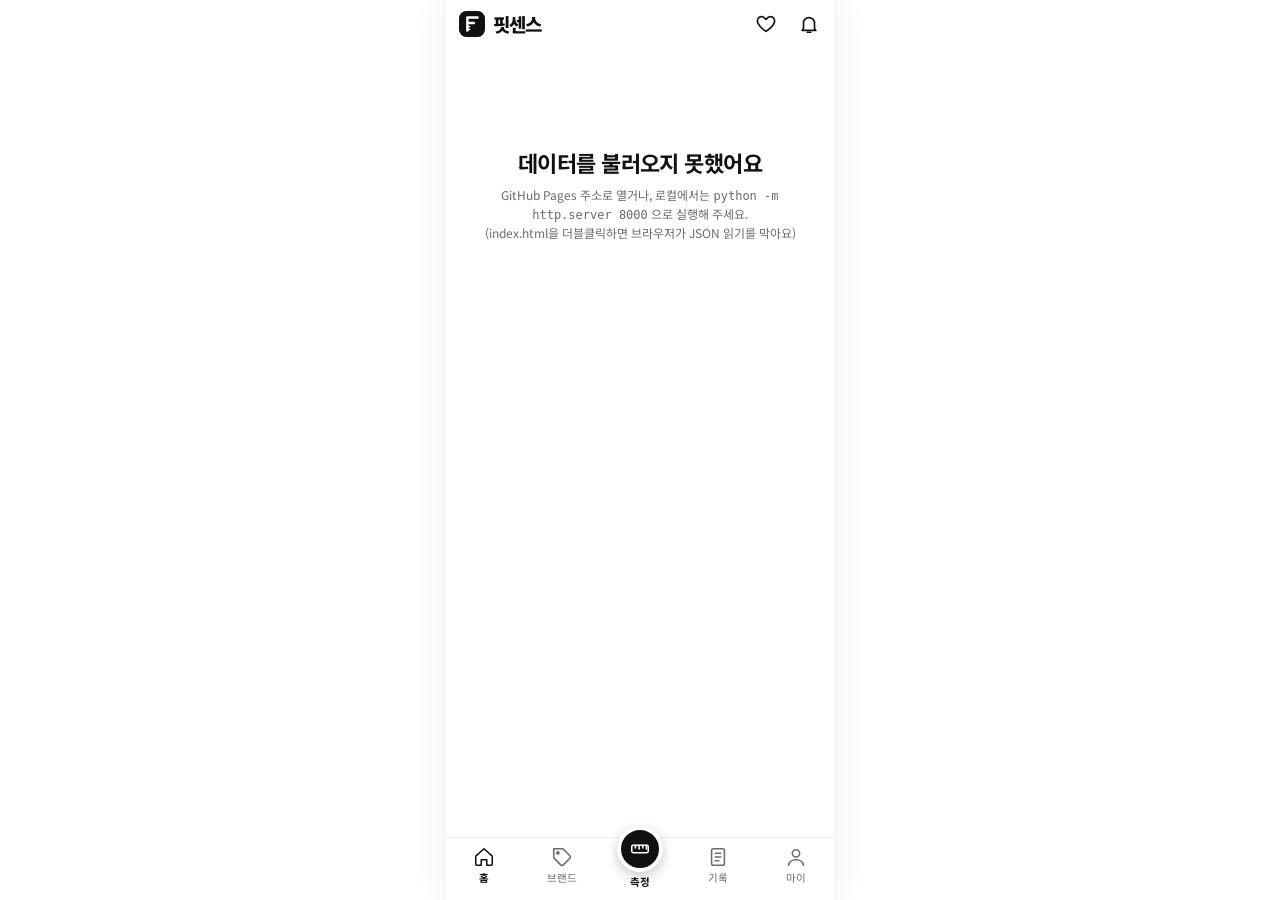
==== commit 7683d7f9: "Add files via upload" ====
--- a/index.html
+++ b/index.html
@@ -31,7 +31,7 @@
     const raw = await fetchRaw();
     checkData(raw);
     window.DB = mapDB(raw);
-    for (const f of ["js/core.js", "js/fit.js", "js/home_measure.js", "js/browse.js", "js/records_my.js", "js/v06.js"]) await new Promise((ok, ko) => { const s = document.createElement('script'); s.src = f + '?v=' + DATA_VER; s.onload = ok; s.onerror = () => ko(new Error(f + ' 로드 실패')); document.body.appendChild(s); });
+    for (const f of ["js/core.js", "js/fit.js", "js/home_measure.js", "js/browse.js", "js/records_my.js", "js/v06.js", "js/router.js"]) await new Promise((ok, ko) => { const s = document.createElement('script'); s.src = f + '?v=' + DATA_VER; s.onload = ok; s.onerror = () => ko(new Error(f + ' 로드 실패')); document.body.appendChild(s); });
   } catch (e) {
     console.error(e);
     document.getElementById('view').innerHTML = '<div class="pad" style="text-align:center;padding-top:96px"><h1 class="big">데이터를 불러오지 못했어요</h1><p class="sm mute" style="margin-top:8px">GitHub Pages 주소로 열거나, 로컬에서는 <code>python -m http.server 8000</code> 으로 실행해 주세요.<br>(index.html을 더블클릭하면 브라우저가 JSON 읽기를 막아요)</p></div>';
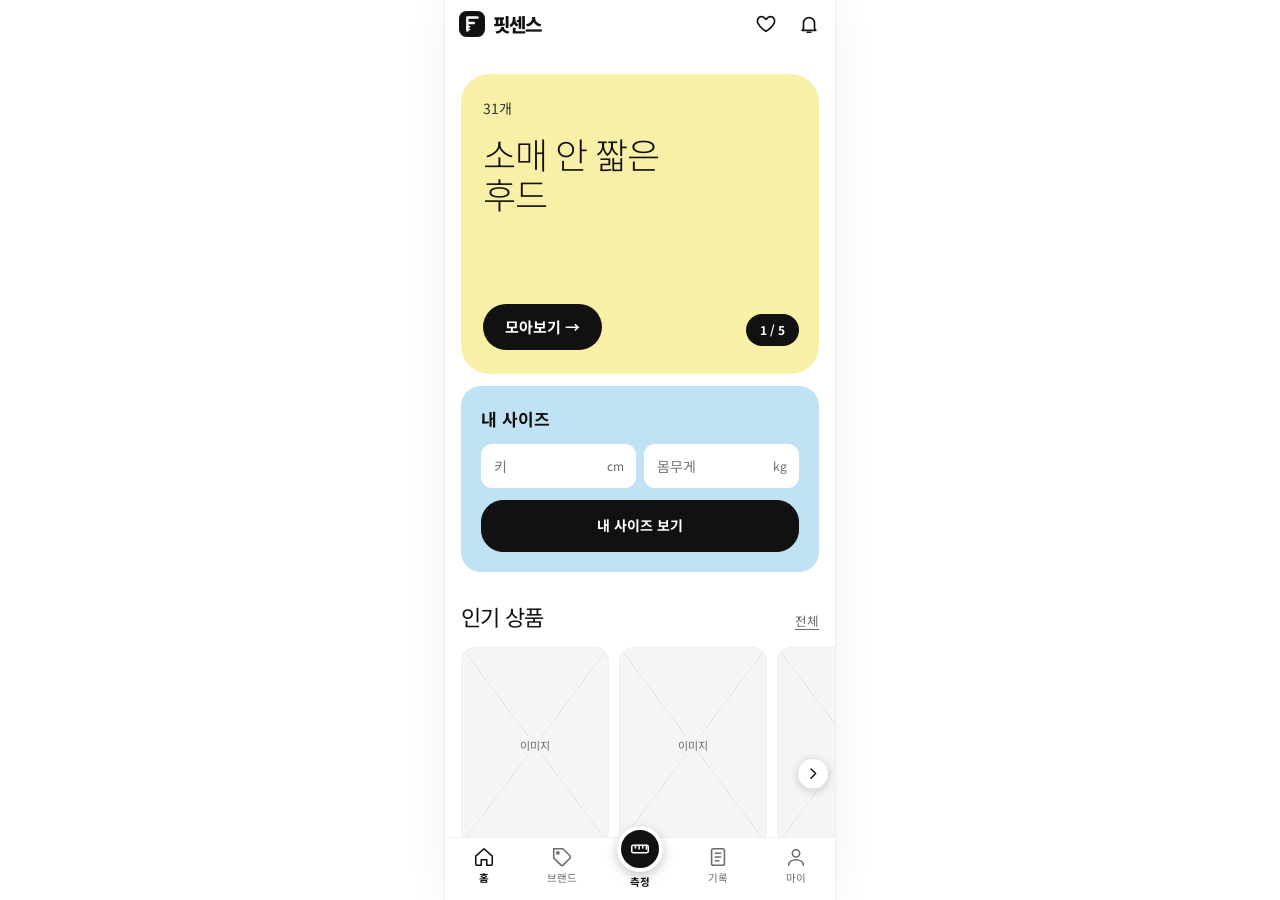
==== commit 8478de78: "Add files via upload" ====
--- a/index.html
+++ b/index.html
@@ -4,10 +4,10 @@
 <meta charset="utf-8"><meta name="viewport" content="width=device-width,initial-scale=1,viewport-fit=cover"><title>핏센스</title>
 <link rel="preconnect" href="https://fonts.googleapis.com">
 <link href="https://fonts.googleapis.com/css2?family=Noto+Sans+KR:wght@300;400;500;600;700;800;900&display=swap" rel="stylesheet">
-<link rel="stylesheet" href="css/style.css">
+<link rel="stylesheet" href="css/style.css?v=20261123143500">
 
 <link rel="icon" href="data:,">
-<link rel="stylesheet" href="css/v06.css">
+<link rel="stylesheet" href="css/v06.css?v=20261123143500">
 </head>
 <body>
 <div class="stage">
@@ -23,8 +23,8 @@
     </nav>
   </div>
 </div>
-<script src="js/data.js?v=20261122180000"></script>
-<script src="js/check.js?v=20261122180000"></script>
+<script src="js/data.js?v=20261123143500"></script>
+<script src="js/check.js?v=20261123143500"></script>
 <script>
 (async () => {
   try {
--- a/css/style.css
+++ b/css/style.css
@@ -291,8 +291,6 @@
 
 /* ---------- v4: 가로 스크롤 + 넘김 버튼 ---------- */
 .car{position:relative}
-.car .hscroll{scroll-behavior:smooth;scroll-snap-type:x proximity}
-.car .hscroll>*{scroll-snap-align:start}
 .car-b{position:absolute;top:50%;transform:translateY(-70%);width:32px;height:32px;border-radius:50%;border:1px solid var(--line2);background:color-mix(in srgb,var(--s0) 94%,transparent);box-shadow:0 2px 8px rgba(0,0,0,.16);display:grid;place-items:center;z-index:3;padding:0}
 .car-b svg{width:16px;height:16px;stroke:var(--ink);fill:none;stroke-width:2.2;stroke-linecap:round;stroke-linejoin:round}
 .car-b.p{left:6px}.car-b.n{right:6px}
@@ -356,9 +354,8 @@
 /* v5 */
 .car.sm .car-b{top:50%;transform:translateY(-50%);width:28px;height:28px}
 .car.sm .car-b svg{width:14px;height:14px}
-.car [data-sc]{scroll-behavior:smooth}
 .car>.chips.scroll,.car>.initrow{padding-left:0;padding-right:0}
-.hscroll,[data-sc]{cursor:grab}
+
 .empty .en{display:block;font-size:15px;color:var(--ink);margin-bottom:2px}
 .empty{padding:28px 16px}
 
--- a/css/v06.css
+++ b/css/v06.css
@@ -104,8 +104,8 @@
 .pdot{animation:fsPop .5s .25s both}
 a.btn,a.btn:visited{color:inherit}
 /* ===== 효과 ===== */
-button,.btn,.mini,.fc,.mf,.pk,.talk,.frw{transition:transform .16s ease,background-color .2s ease}
-button:active,.btn:active,.mini:active,.fc:active,.mf:active,.pk:active,.talk:active{transform:scale(.97)}
+button,.btn{transition:background-color .2s ease}
+.btn:active{transform:scale(.98)}
 @keyframes fsUp{from{opacity:0;transform:translateY(14px)}to{opacity:1;transform:none}}
 @keyframes fsPop{0%{transform:scale(.4);opacity:0}70%{transform:scale(1.15)}100%{transform:scale(1);opacity:1}}
 @keyframes fsBeat{0%{transform:scale(1)}30%{transform:scale(1.35)}60%{transform:scale(.9)}100%{transform:scale(1)}}
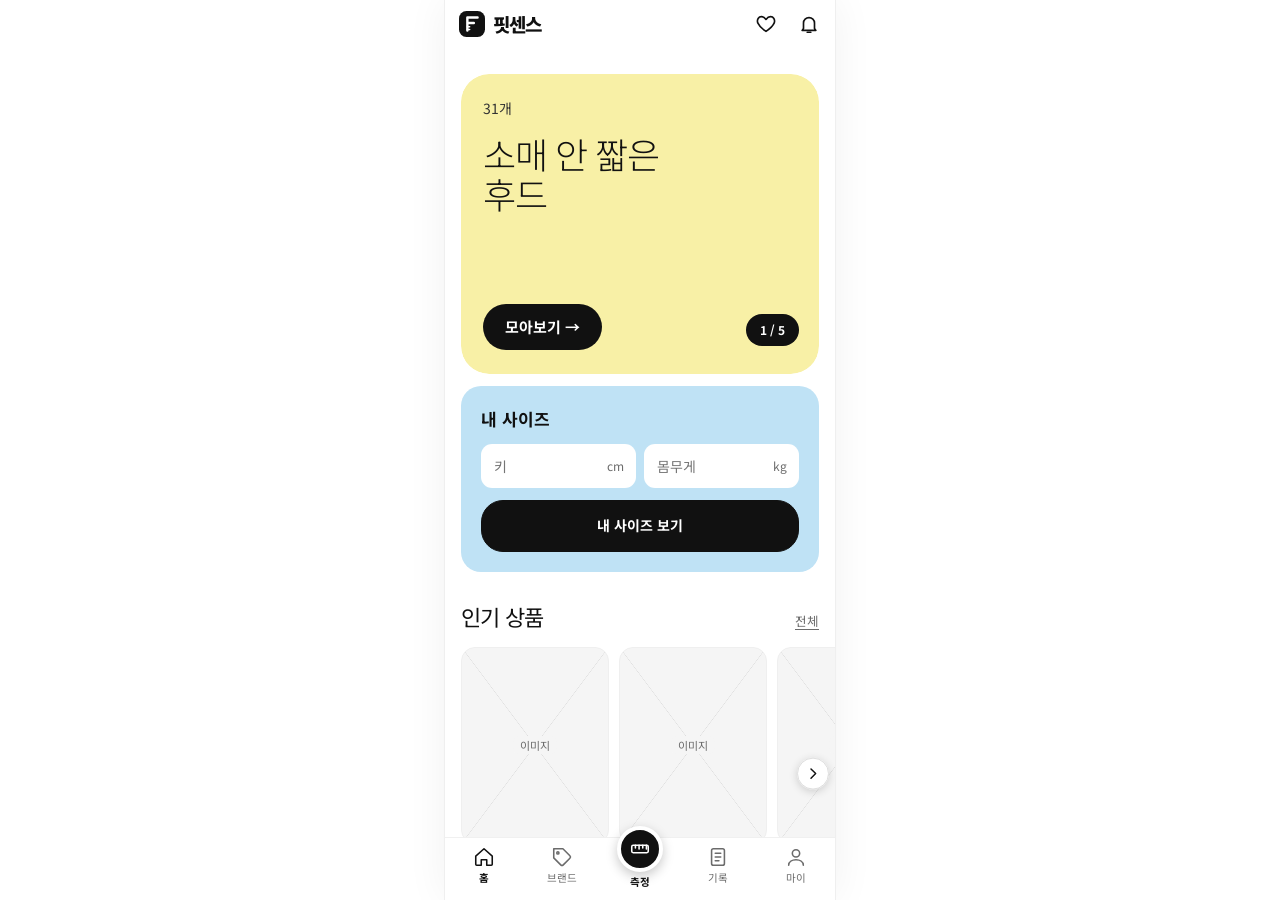
==== commit 1309d524: "Add files via upload" ====
--- a/index.html
+++ b/index.html
@@ -13,7 +13,7 @@
 <div class="stage">
   <div class="phone" id="phone">
     <header class="appbar" id="appbar"><button class="brandmark" data-a="goHome" aria-label="핏센스 홈"><svg class="lg" viewBox="0 0 28 28" aria-hidden="true"><rect width="28" height="28" rx="8" fill="#111"/><path d="M9 7h11M9 13h7M9 7v14" stroke="#fff" stroke-width="2.6" stroke-linecap="round" fill="none"/><path d="M9 17h2.5M9 20h2.5" stroke="#fff" stroke-width="1.6" stroke-linecap="round"/></svg><b class="wm">핏센스</b></button><span class="abr"><button class="ib heart" id="ab-likes" data-a="goLikes" aria-label="찜"><svg viewBox="0 0 24 24"><path d="M12 20s-7-4.6-9-9.2C1.8 7 4 4 7 4c2 0 3.5 1 5 3 1.5-2 3-3 5-3 3 0 5.2 3 4 6.8C19 15.4 12 20 12 20z"/></svg></button><button class="ib" id="ab-notif" data-a="goNotifs" aria-label="알림"><svg viewBox="0 0 24 24"><path d="M6 17v-6a6 6 0 0 1 12 0v6l1.5 2h-15z"/><path d="M10 21h4"/></svg><i class="ndot" id="nfdot" hidden></i></button></span></header>
-    <main class="view" id="view"><div class="boot-msg" style="padding:96px 20px;text-align:center;color:#8a8f98;font-size:14px">불러오는 중…<noscript><br>이 페이지는 JavaScript가 필요해요. 브라우저에서 JavaScript를 켜 주세요.</noscript></div></main>
+    <main class="view" id="view"><div class="boot-msg"><div class="sk-wrap" aria-hidden="true"><i class="sk" style="width:62%;height:34px"></i><i class="sk" style="width:100%;height:200px;margin-top:22px;border-radius:24px"></i><div class="sk-row"><i class="sk" style="height:150px"></i><i class="sk" style="height:150px"></i></div></div><div class="sk-msg">불러오는 중…</div><noscript><br>이 페이지는 JavaScript가 필요해요. 브라우저에서 JavaScript를 켜 주세요.</noscript></div></main>
     <nav class="nav" id="nav" aria-label="하단 메뉴">
       <button data-tab="home" class="on"><svg viewBox="0 0 24 24"><path d="M3 11l9-8 9 8v9a1 1 0 0 1-1 1h-5v-6H9v6H4a1 1 0 0 1-1-1z"/></svg>홈</button>
       <button data-tab="brand"><svg viewBox="0 0 24 24"><path d="M20.6 13.4l-7.2 7.2a2 2 0 0 1-2.8 0L3 13V3h10l7.6 7.6a2 2 0 0 1 0 2.8z"/><circle cx="7.5" cy="7.5" r="1.2"/></svg>브랜드</button>
@@ -23,6 +23,7 @@
     </nav>
   </div>
 </div>
+<script src="js/config.js?v=20261123143500"></script>
 <script src="js/data.js?v=20261123143500"></script>
 <script src="js/check.js?v=20261123143500"></script>
 <script>
@@ -31,7 +32,7 @@
     const raw = await fetchRaw();
     checkData(raw);
     window.DB = mapDB(raw);
-    for (const f of ["js/core.js", "js/fit.js", "js/home_measure.js", "js/browse.js", "js/records_my.js", "js/v06.js", "js/router.js"]) await new Promise((ok, ko) => { const s = document.createElement('script'); s.src = f + '?v=' + DATA_VER; s.onload = ok; s.onerror = () => ko(new Error(f + ' 로드 실패')); document.body.appendChild(s); });
+    for (const f of ["js/store.js", "js/core.js", "js/fit.js", "js/home_measure.js", "js/browse.js", "js/records_my.js", "js/v06.js", "js/router.js", "js/api.js"]) await new Promise((ok, ko) => { const s = document.createElement('script'); s.src = f + '?v=' + DATA_VER; s.onload = ok; s.onerror = () => ko(new Error(f + ' 로드 실패')); document.body.appendChild(s); });
   } catch (e) {
     console.error(e);
     document.getElementById('view').innerHTML = '<div class="pad" style="text-align:center;padding-top:96px"><h1 class="big">데이터를 불러오지 못했어요</h1><p class="sm mute" style="margin-top:8px">GitHub Pages 주소로 열거나, 로컬에서는 <code>python -m http.server 8000</code> 으로 실행해 주세요.<br>(index.html을 더블클릭하면 브라우저가 JSON 읽기를 막아요)</p></div>';
--- a/css/v06.css
+++ b/css/v06.css
@@ -247,3 +247,18 @@
 .who6 b{display:block;font-size:15px;font-weight:600}.who6 small{display:block;font-size:12.5px;color:#777;margin-top:2px}
 .fcm6{padding:0 20px}.fcr6{display:flex;gap:12px;padding:10px 0}
 .up6{text-align:center;padding:6px 20px 18px}.up6a{width:84px;height:84px;margin:0 auto;display:block}
+
+/* ---- 로딩 스켈레톤 · 오프라인 안내 ---- */
+.boot-msg{padding:28px 20px;color:#8a8f98;font-size:14px}.sk-msg{text-align:center;margin-top:26px}
+.sk{display:block;background:linear-gradient(90deg,#f1f1ef 25%,#e8e8e5 40%,#f1f1ef 55%);background-size:300% 100%;border-radius:14px;animation:skm 1.4s ease-in-out infinite}
+.sk-row{display:flex;gap:12px;margin-top:14px}.sk-row .sk{flex:1}
+@keyframes skm{from{background-position:100% 0}to{background-position:0 0}}
+.offbar{position:absolute;left:0;right:0;top:0;z-index:60;background:#2a2a2a;color:#fff;font-size:12.5px;text-align:center;padding:7px 12px}
+@media (prefers-reduced-motion:reduce){.sk{animation:none}}
+
+/* ---- 로그인 · 회원가입 ---- */
+.au6{padding:6px 22px 32px}.au6-lg{width:44px;height:44px;display:block}
+.pw6{position:relative}.pw6 .inp{width:100%}.pwt6{position:absolute;right:6px;top:50%;transform:translateY(-50%);border:0;background:none;font:inherit;font-size:12.5px;font-weight:700;color:#555;padding:8px 10px}
+.ferr6{color:#d93a40;font-size:12.5px;margin-top:6px}
+.pwr6{display:flex;gap:6px;flex-wrap:wrap;margin:-6px 0 14px}.pwr6 span{font-size:12px;color:#9a9a9a;background:#f4f4f2;border-radius:99px;padding:4px 10px}.pwr6 span.on{color:#1d7a3c;background:#e6f4ea}
+.au6-or{display:flex;align-items:center;gap:12px;margin:18px 0 12px;color:#aaa;font-size:12px}.au6-or::before,.au6-or::after{content:"";flex:1;height:1px;background:#ececec}
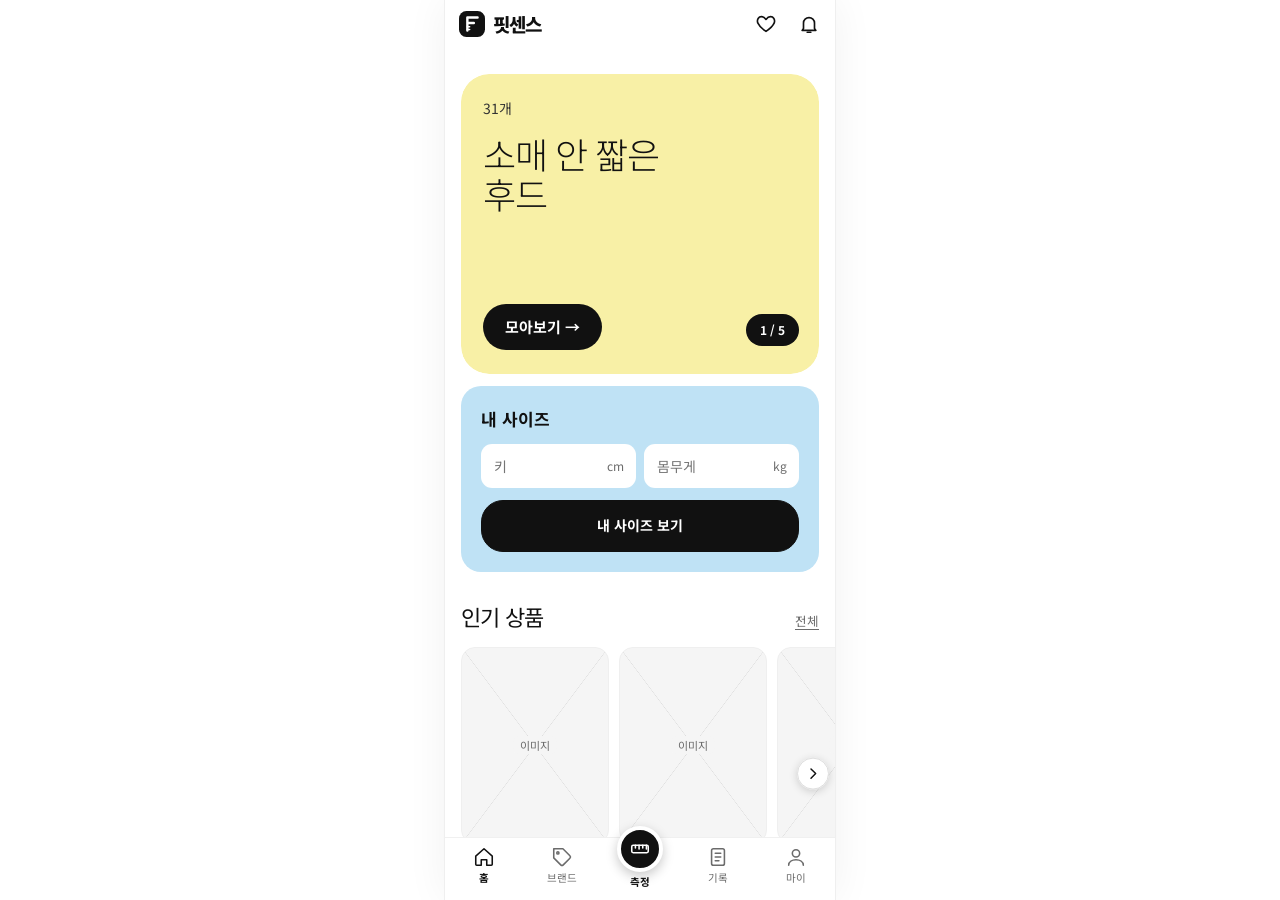
==== commit f165730f: "Add files via upload" ====
--- a/index.html
+++ b/index.html
@@ -4,10 +4,10 @@
 <meta charset="utf-8"><meta name="viewport" content="width=device-width,initial-scale=1,viewport-fit=cover"><title>핏센스</title>
 <link rel="preconnect" href="https://fonts.googleapis.com">
 <link href="https://fonts.googleapis.com/css2?family=Noto+Sans+KR:wght@300;400;500;600;700;800;900&display=swap" rel="stylesheet">
-<link rel="stylesheet" href="css/style.css?v=20261123143500">
+<link rel="stylesheet" href="css/style.css?v=20261123160000">
 
 <link rel="icon" href="data:,">
-<link rel="stylesheet" href="css/v06.css?v=20261123143500">
+<link rel="stylesheet" href="css/v06.css?v=20261123160000">
 </head>
 <body>
 <div class="stage">
@@ -23,9 +23,9 @@
     </nav>
   </div>
 </div>
-<script src="js/config.js?v=20261123143500"></script>
-<script src="js/data.js?v=20261123143500"></script>
-<script src="js/check.js?v=20261123143500"></script>
+<script src="js/config.js?v=20261123160000"></script>
+<script src="js/data.js?v=20261123160000"></script>
+<script src="js/check.js?v=20261123160000"></script>
 <script>
 (async () => {
   try {
--- a/css/v06.css
+++ b/css/v06.css
@@ -262,3 +262,9 @@
 .ferr6{color:#d93a40;font-size:12.5px;margin-top:6px}
 .pwr6{display:flex;gap:6px;flex-wrap:wrap;margin:-6px 0 14px}.pwr6 span{font-size:12px;color:#9a9a9a;background:#f4f4f2;border-radius:99px;padding:4px 10px}.pwr6 span.on{color:#1d7a3c;background:#e6f4ea}
 .au6-or{display:flex;align-items:center;gap:12px;margin:18px 0 12px;color:#aaa;font-size:12px}.au6-or::before,.au6-or::after{content:"";flex:1;height:1px;background:#ececec}
+
+/* 이미지 연결: 브랜드 로고·종류 사진 */
+.logo{position:relative;overflow:hidden}
+.logo-img{position:absolute;inset:0;width:100%;height:100%;object-fit:contain;background:#fff}
+.subic{position:relative;overflow:hidden}
+.subic img{position:absolute;inset:0;width:100%;height:100%;object-fit:cover}
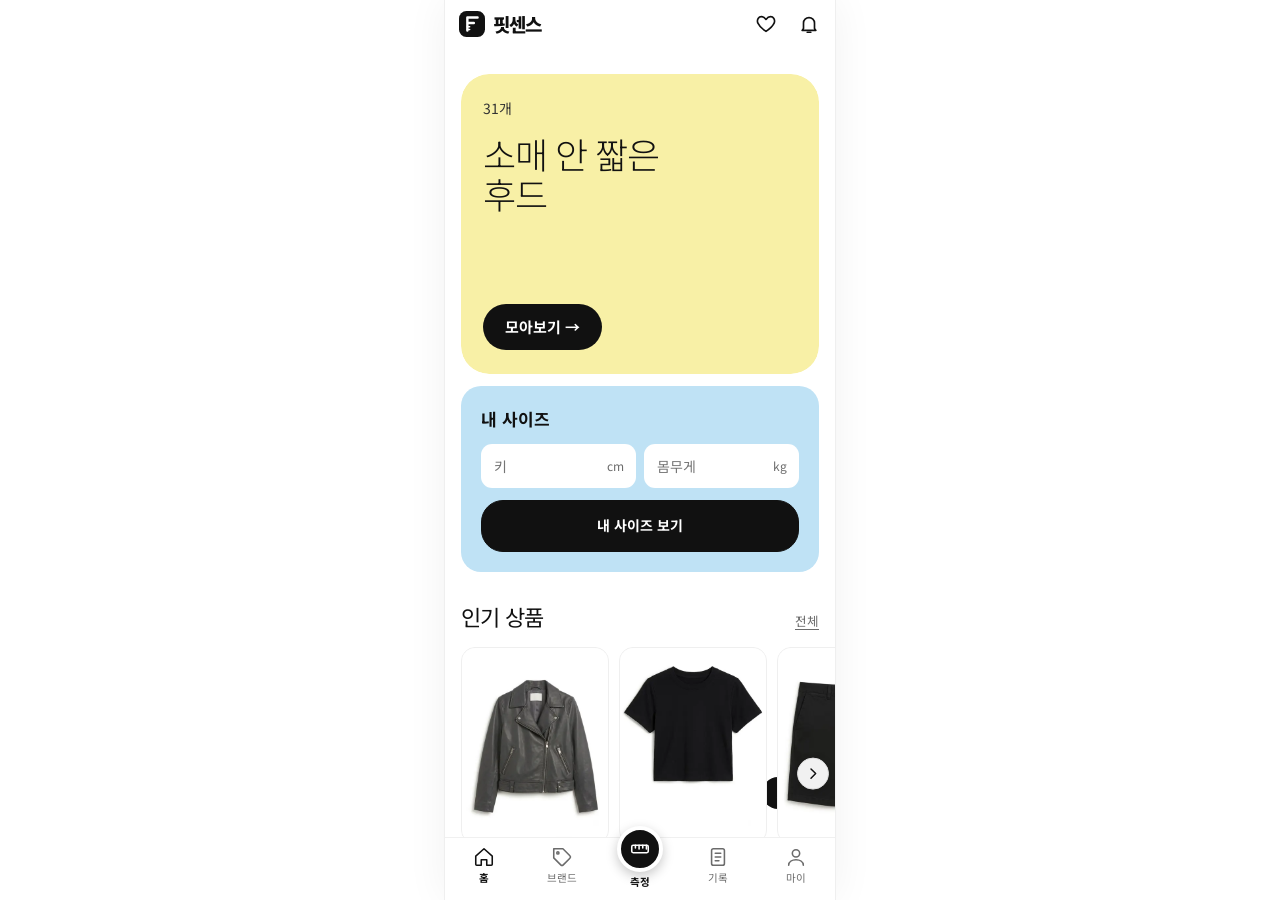
==== commit f823cad8: "Add files via upload" ====
--- a/index.html
+++ b/index.html
@@ -4,10 +4,10 @@
 <meta charset="utf-8"><meta name="viewport" content="width=device-width,initial-scale=1,viewport-fit=cover"><title>핏센스</title>
 <link rel="preconnect" href="https://fonts.googleapis.com">
 <link href="https://fonts.googleapis.com/css2?family=Noto+Sans+KR:wght@300;400;500;600;700;800;900&display=swap" rel="stylesheet">
-<link rel="stylesheet" href="css/style.css?v=20261123160000">
+<link rel="stylesheet" href="css/style.css?v=20261123163000">
 
 <link rel="icon" href="data:,">
-<link rel="stylesheet" href="css/v06.css?v=20261123160000">
+<link rel="stylesheet" href="css/v06.css?v=20261123163000">
 </head>
 <body>
 <div class="stage">
@@ -23,9 +23,9 @@
     </nav>
   </div>
 </div>
-<script src="js/config.js?v=20261123160000"></script>
-<script src="js/data.js?v=20261123160000"></script>
-<script src="js/check.js?v=20261123160000"></script>
+<script src="js/config.js?v=20261123163000"></script>
+<script src="js/data.js?v=20261123163000"></script>
+<script src="js/check.js?v=20261123163000"></script>
 <script>
 (async () => {
   try {
--- a/css/v06.css
+++ b/css/v06.css
@@ -33,7 +33,7 @@
 .sec{padding-top:34px}
 .sec-h h3,.h22{font-size:22px;font-weight:400;letter-spacing:-.8px;margin:0}
 /* 홈 배너 = 노랑 카드 */
-.hb{margin:26px 16px 0}
+.hb6{margin:26px 16px 0}
 .hb-track{border-radius:28px}
 .hb-s{height:300px;padding:24px 22px;border-radius:28px}
 .hb-t{font-size:36px;font-weight:300;letter-spacing:-1.4px;line-height:1.12}
@@ -268,3 +268,7 @@
 .logo-img{position:absolute;inset:0;width:100%;height:100%;object-fit:contain;background:#fff}
 .subic{position:relative;overflow:hidden}
 .subic img{position:absolute;inset:0;width:100%;height:100%;object-fit:cover}
+
+/* 기록 썸네일: 사진 없을 때 카메라 아이콘 */
+.ph>.camph{position:absolute;inset:0;display:grid;place-items:center;background:var(--s1);padding:0;border-radius:inherit;color:var(--mute)}
+.camph svg{width:22px;height:22px;fill:none;stroke:currentColor;stroke-width:1.6;stroke-linecap:round;stroke-linejoin:round}
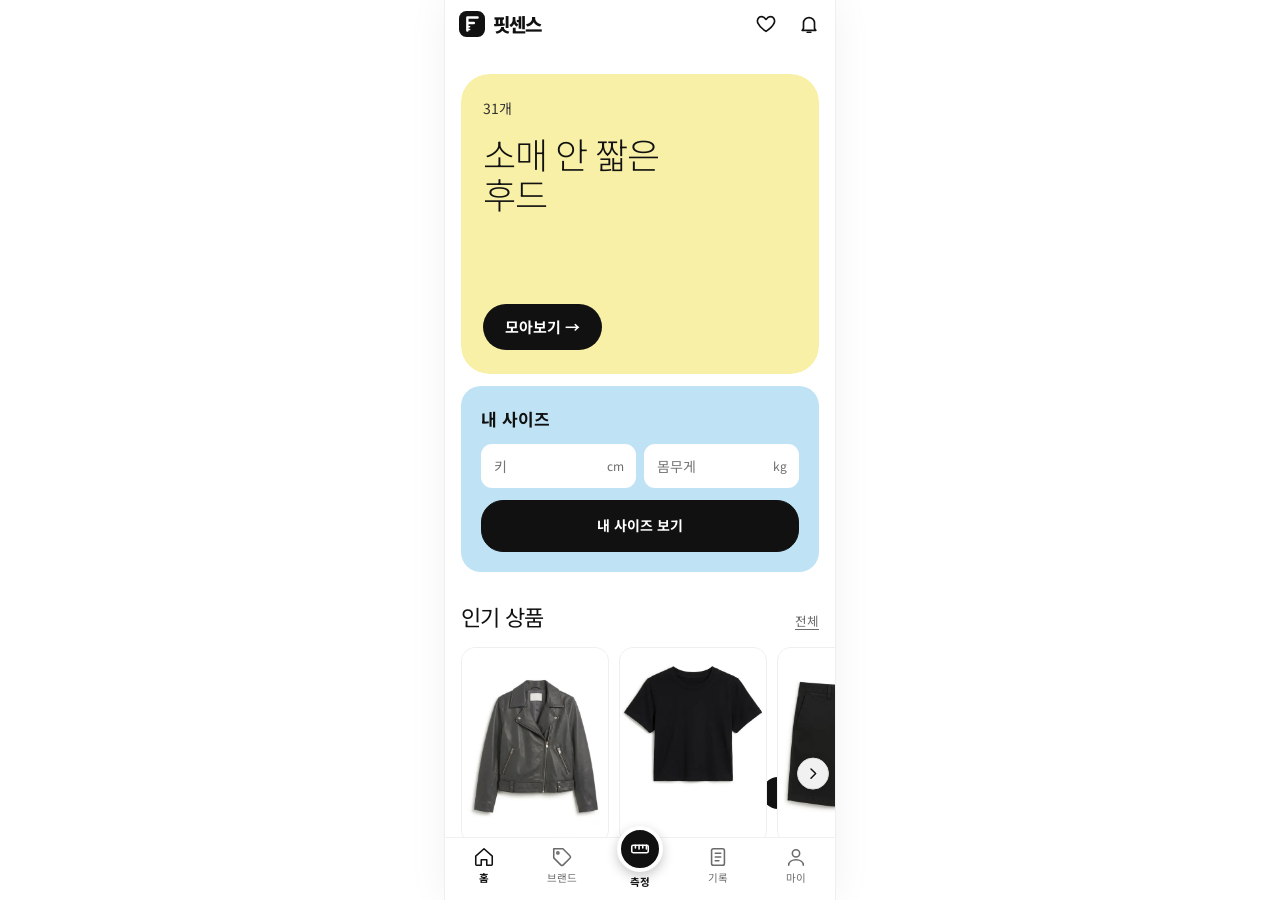
==== commit 9a60f79a: "Add files via upload" ====
--- a/index.html
+++ b/index.html
@@ -4,10 +4,10 @@
 <meta charset="utf-8"><meta name="viewport" content="width=device-width,initial-scale=1,viewport-fit=cover"><title>핏센스</title>
 <link rel="preconnect" href="https://fonts.googleapis.com">
 <link href="https://fonts.googleapis.com/css2?family=Noto+Sans+KR:wght@300;400;500;600;700;800;900&display=swap" rel="stylesheet">
-<link rel="stylesheet" href="css/style.css?v=20261123163000">
+<link rel="stylesheet" href="css/style.css?v=20261123165000">
 
 <link rel="icon" href="data:,">
-<link rel="stylesheet" href="css/v06.css?v=20261123163000">
+<link rel="stylesheet" href="css/v06.css?v=20261123165000">
 </head>
 <body>
 <div class="stage">
@@ -23,9 +23,9 @@
     </nav>
   </div>
 </div>
-<script src="js/config.js?v=20261123163000"></script>
-<script src="js/data.js?v=20261123163000"></script>
-<script src="js/check.js?v=20261123163000"></script>
+<script src="js/config.js?v=20261123165000"></script>
+<script src="js/data.js?v=20261123165000"></script>
+<script src="js/check.js?v=20261123165000"></script>
 <script>
 (async () => {
   try {
--- a/css/v06.css
+++ b/css/v06.css
@@ -272,3 +272,7 @@
 /* 기록 썸네일: 사진 없을 때 카메라 아이콘 */
 .ph>.camph{position:absolute;inset:0;display:grid;place-items:center;background:var(--s1);padding:0;border-radius:inherit;color:var(--mute)}
 .camph svg{width:22px;height:22px;fill:none;stroke:currentColor;stroke-width:1.6;stroke-linecap:round;stroke-linejoin:round}
+
+/* 상품 카드 찜 하트: 원 안에 하트 */
+.pcard .hb{width:28px;height:28px;background:rgba(255,255,255,.94);box-shadow:0 1px 4px rgba(0,0,0,.14)}
+.pcard .hb svg{width:15px;height:15px}
